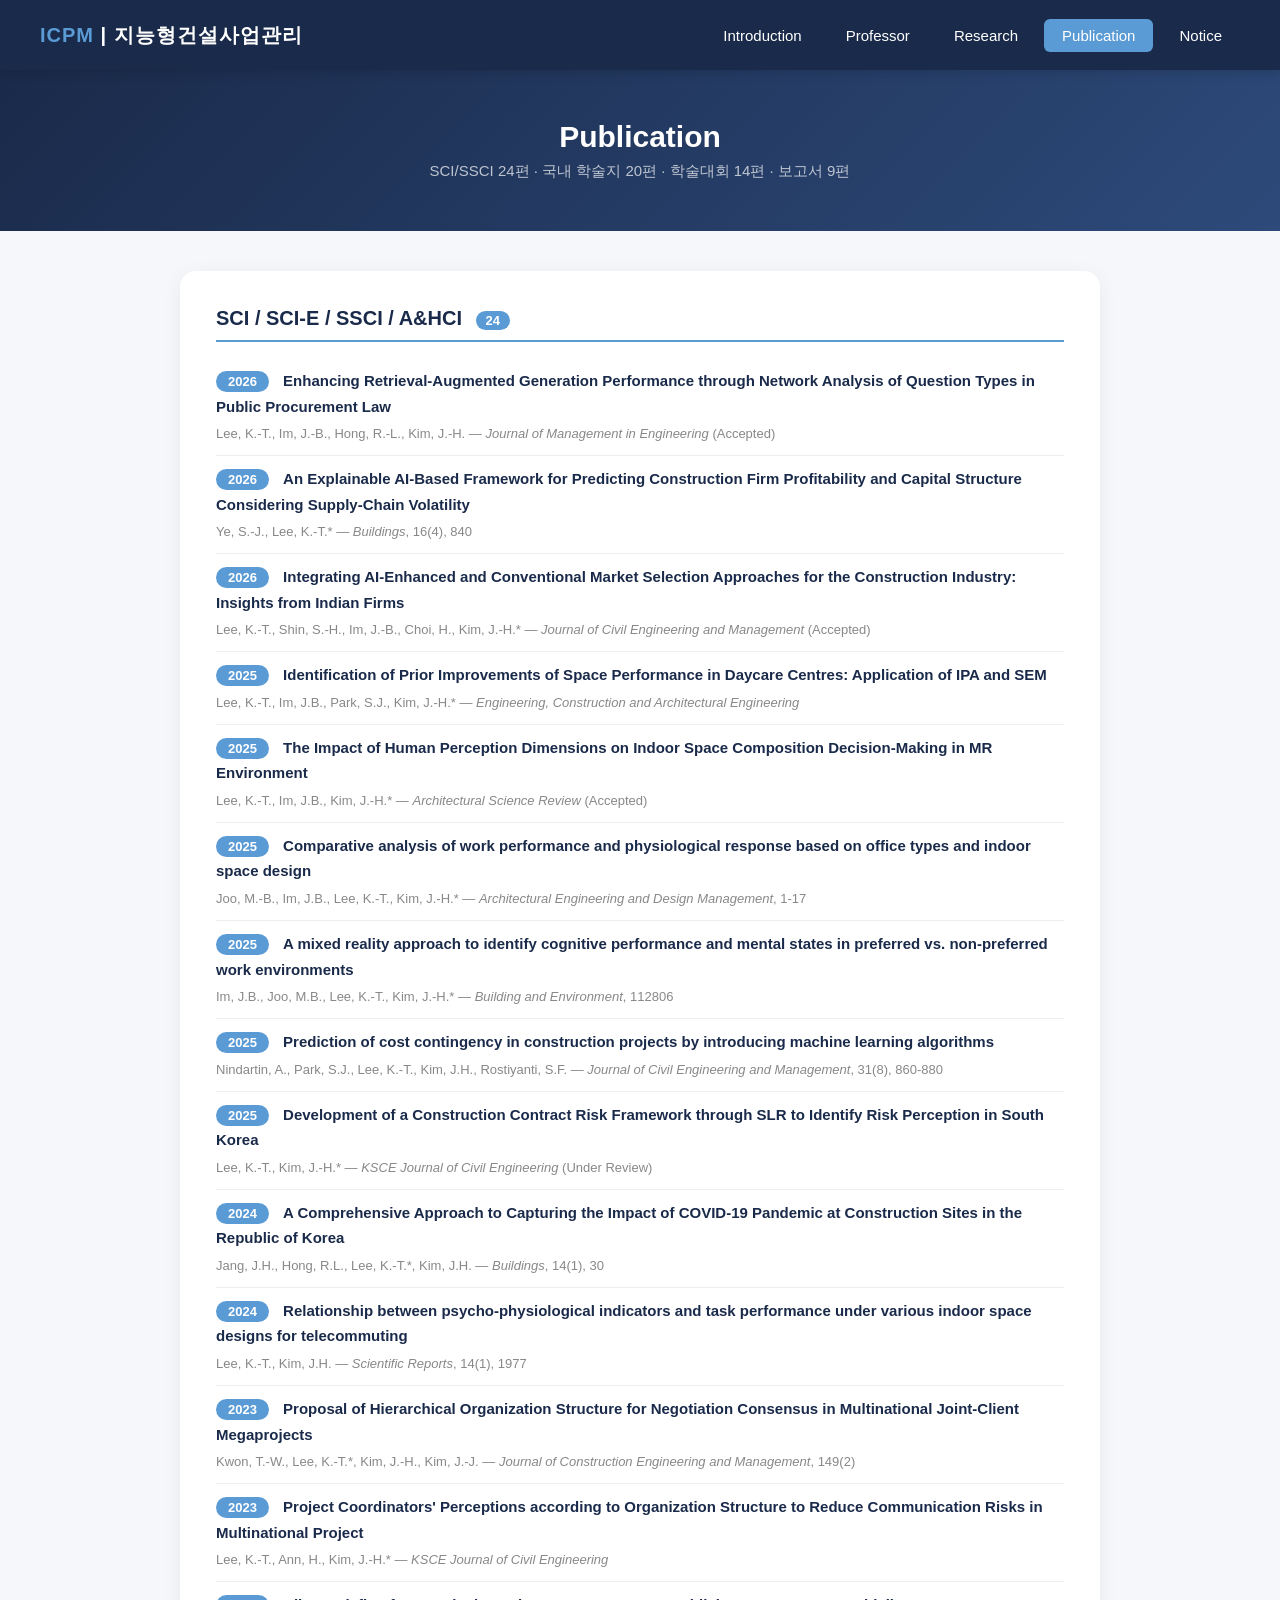
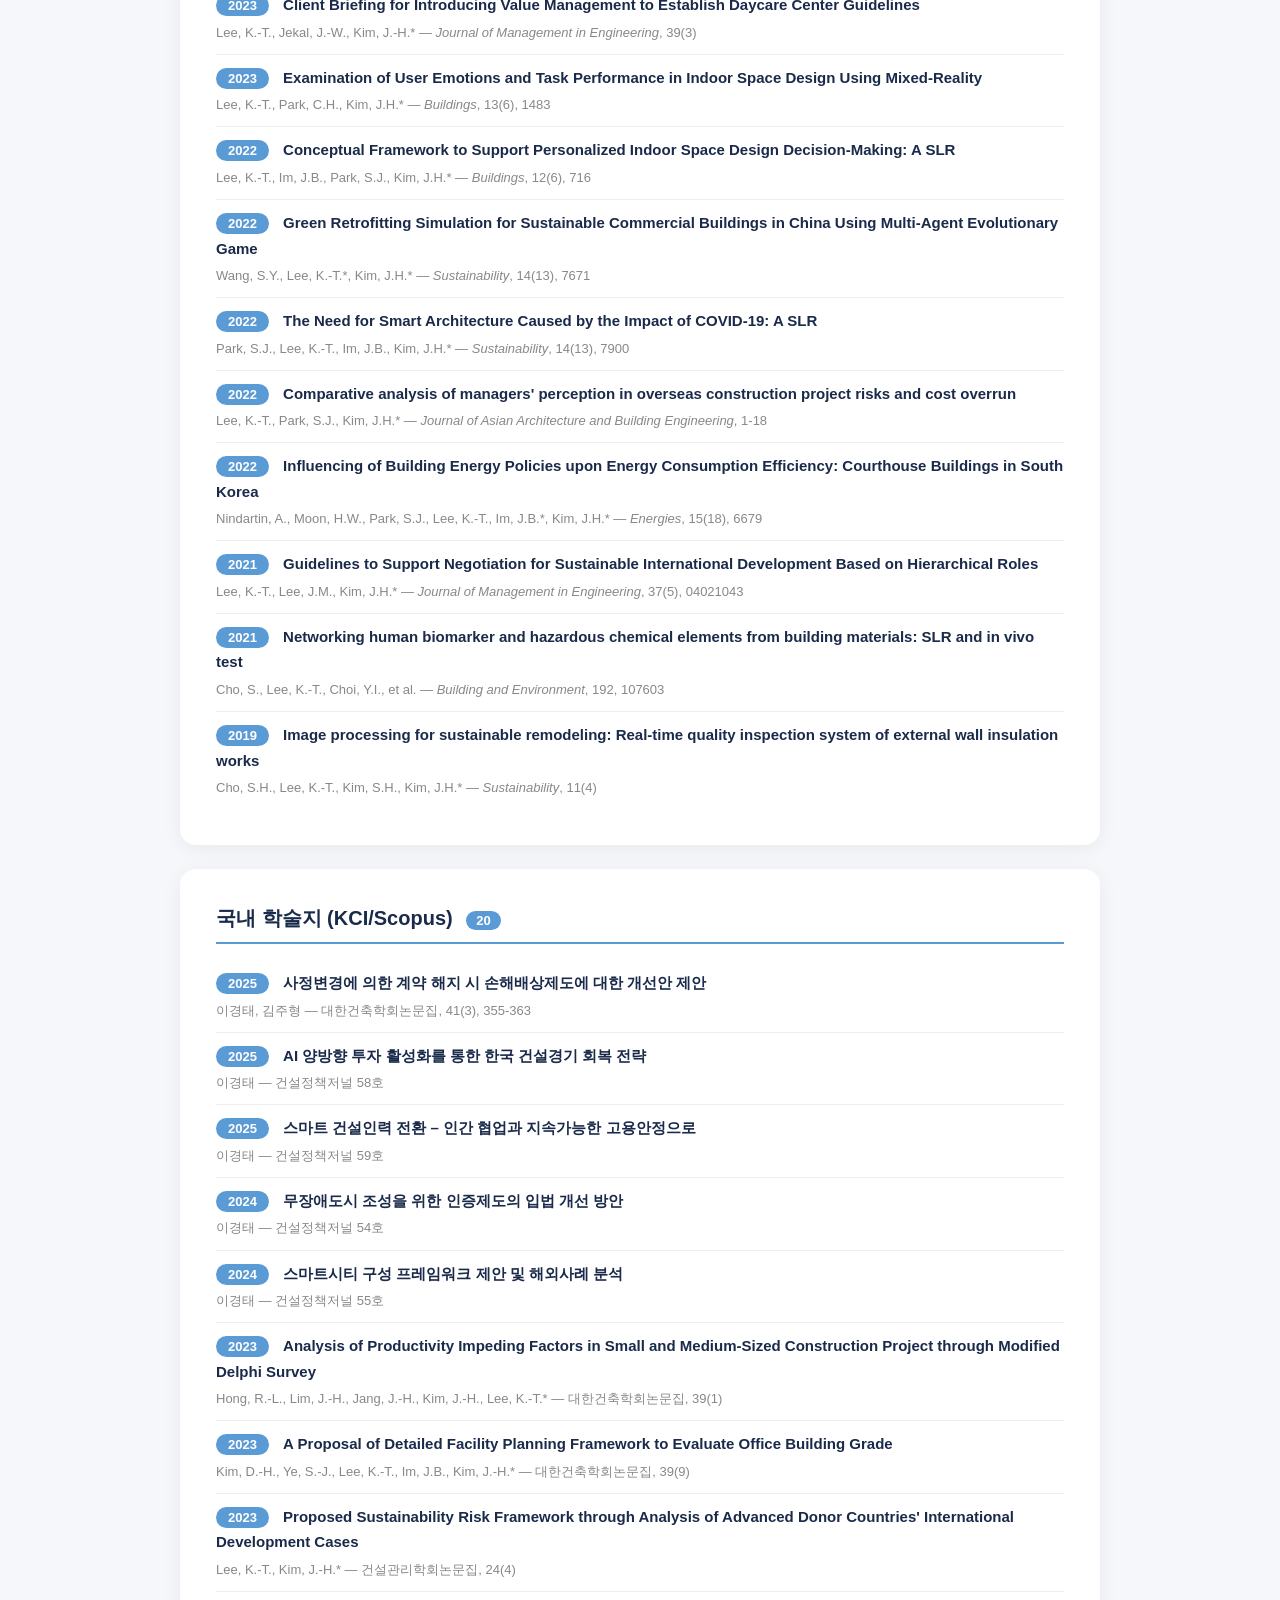
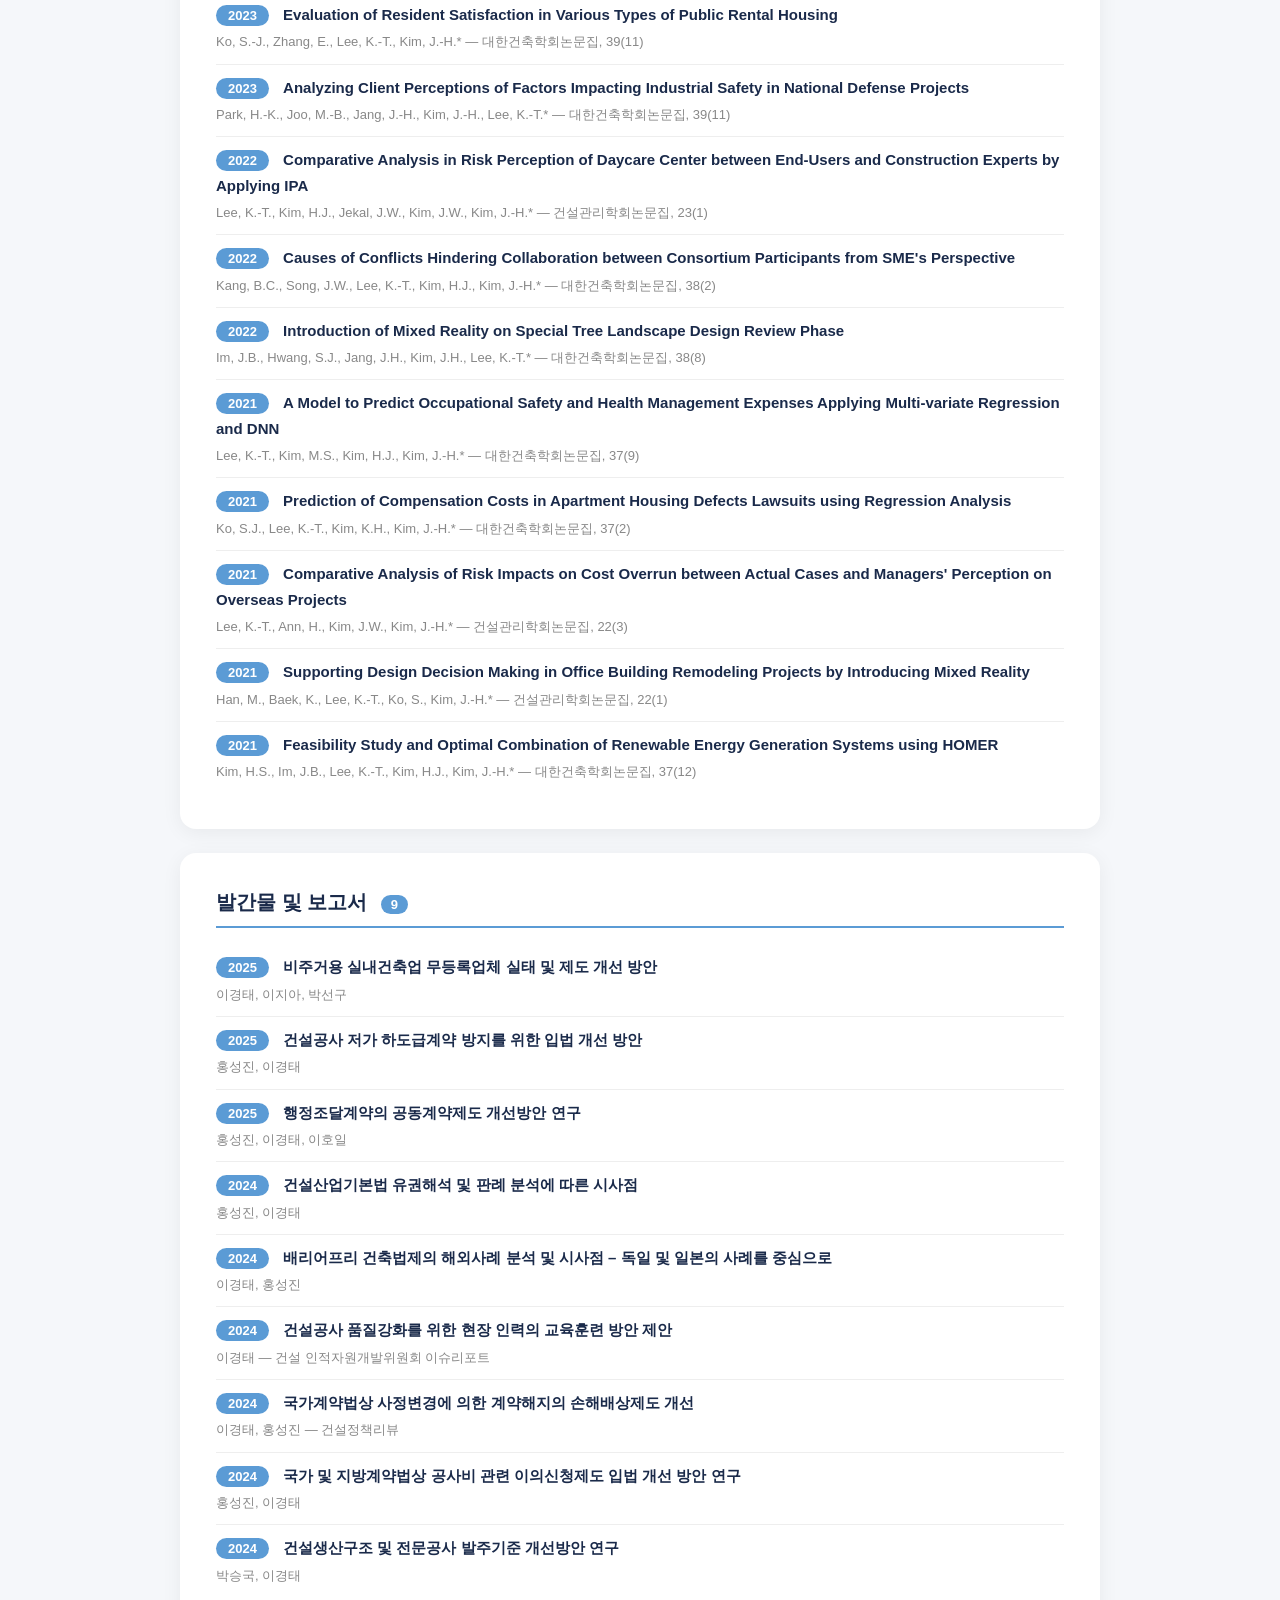
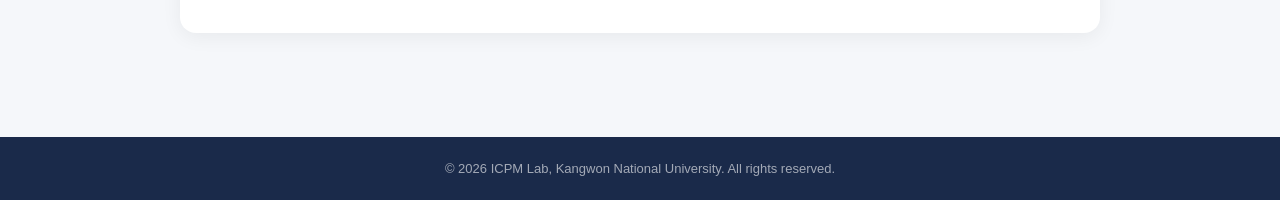
==== publication.html @ 6db67c58 "ICPM Lab website" ====
<!DOCTYPE html>
<html lang="ko">
<head>
  <meta charset="UTF-8">
  <meta name="viewport" content="width=device-width, initial-scale=1.0">
  <title>Publication - ICPM</title>
  <link rel="stylesheet" href="style.css">
</head>
<body>
  <header>
    <div class="logo"><span>ICPM</span> | 지능형건설사업관리</div>
    <nav>
      <a href="index.html">Introduction</a>
      <a href="professor.html">Professor</a>
      <a href="research.html">Research</a>
      <a href="publication.html" class="active">Publication</a>
      <a href="notice.html">Notice</a>
    </nav>
  </header>

  <div class="page-title">
    <h1>Publication</h1>
    <p>SCI/SSCI 24편 · 국내 학술지 20편 · 학술대회 14편 · 보고서 9편</p>
  </div>

  <div class="container">

    <div class="card fade-in">
      <h2>SCI / SCI-E / SSCI / A&HCI <span class="count-badge">24</span></h2>
      <ul>
        <li>
          <span class="pub-year">2026</span>
          <span class="pub-title">Enhancing Retrieval-Augmented Generation Performance through Network Analysis of Question Types in Public Procurement Law</span>
          <div class="pub-authors">Lee, K.-T., Im, J.-B., Hong, R.-L., Kim, J.-H. — <em>Journal of Management in Engineering</em> (Accepted)</div>
        </li>
        <li>
          <span class="pub-year">2026</span>
          <span class="pub-title">An Explainable AI-Based Framework for Predicting Construction Firm Profitability and Capital Structure Considering Supply-Chain Volatility</span>
          <div class="pub-authors">Ye, S.-J., Lee, K.-T.* — <em>Buildings</em>, 16(4), 840</div>
        </li>
        <li>
          <span class="pub-year">2026</span>
          <span class="pub-title">Integrating AI-Enhanced and Conventional Market Selection Approaches for the Construction Industry: Insights from Indian Firms</span>
          <div class="pub-authors">Lee, K.-T., Shin, S.-H., Im, J.-B., Choi, H., Kim, J.-H.* — <em>Journal of Civil Engineering and Management</em> (Accepted)</div>
        </li>
        <li>
          <span class="pub-year">2025</span>
          <span class="pub-title">Identification of Prior Improvements of Space Performance in Daycare Centres: Application of IPA and SEM</span>
          <div class="pub-authors">Lee, K.-T., Im, J.B., Park, S.J., Kim, J.-H.* — <em>Engineering, Construction and Architectural Engineering</em></div>
        </li>
        <li>
          <span class="pub-year">2025</span>
          <span class="pub-title">The Impact of Human Perception Dimensions on Indoor Space Composition Decision-Making in MR Environment</span>
          <div class="pub-authors">Lee, K.-T., Im, J.B., Kim, J.-H.* — <em>Architectural Science Review</em> (Accepted)</div>
        </li>
        <li>
          <span class="pub-year">2025</span>
          <span class="pub-title">Comparative analysis of work performance and physiological response based on office types and indoor space design</span>
          <div class="pub-authors">Joo, M.-B., Im, J.B., Lee, K.-T., Kim, J.-H.* — <em>Architectural Engineering and Design Management</em>, 1-17</div>
        </li>
        <li>
          <span class="pub-year">2025</span>
          <span class="pub-title">A mixed reality approach to identify cognitive performance and mental states in preferred vs. non-preferred work environments</span>
          <div class="pub-authors">Im, J.B., Joo, M.B., Lee, K.-T., Kim, J.-H.* — <em>Building and Environment</em>, 112806</div>
        </li>
        <li>
          <span class="pub-year">2025</span>
          <span class="pub-title">Prediction of cost contingency in construction projects by introducing machine learning algorithms</span>
          <div class="pub-authors">Nindartin, A., Park, S.J., Lee, K.-T., Kim, J.H., Rostiyanti, S.F. — <em>Journal of Civil Engineering and Management</em>, 31(8), 860-880</div>
        </li>
        <li>
          <span class="pub-year">2025</span>
          <span class="pub-title">Development of a Construction Contract Risk Framework through SLR to Identify Risk Perception in South Korea</span>
          <div class="pub-authors">Lee, K.-T., Kim, J.-H.* — <em>KSCE Journal of Civil Engineering</em> (Under Review)</div>
        </li>
        <li>
          <span class="pub-year">2024</span>
          <span class="pub-title">A Comprehensive Approach to Capturing the Impact of COVID-19 Pandemic at Construction Sites in the Republic of Korea</span>
          <div class="pub-authors">Jang, J.H., Hong, R.L., Lee, K.-T.*, Kim, J.H. — <em>Buildings</em>, 14(1), 30</div>
        </li>
        <li>
          <span class="pub-year">2024</span>
          <span class="pub-title">Relationship between psycho-physiological indicators and task performance under various indoor space designs for telecommuting</span>
          <div class="pub-authors">Lee, K.-T., Kim, J.H. — <em>Scientific Reports</em>, 14(1), 1977</div>
        </li>
        <li>
          <span class="pub-year">2023</span>
          <span class="pub-title">Proposal of Hierarchical Organization Structure for Negotiation Consensus in Multinational Joint-Client Megaprojects</span>
          <div class="pub-authors">Kwon, T.-W., Lee, K.-T.*, Kim, J.-H., Kim, J.-J. — <em>Journal of Construction Engineering and Management</em>, 149(2)</div>
        </li>
        <li>
          <span class="pub-year">2023</span>
          <span class="pub-title">Project Coordinators' Perceptions according to Organization Structure to Reduce Communication Risks in Multinational Project</span>
          <div class="pub-authors">Lee, K.-T., Ann, H., Kim, J.-H.* — <em>KSCE Journal of Civil Engineering</em></div>
        </li>
        <li>
          <span class="pub-year">2023</span>
          <span class="pub-title">Client Briefing for Introducing Value Management to Establish Daycare Center Guidelines</span>
          <div class="pub-authors">Lee, K.-T., Jekal, J.-W., Kim, J.-H.* — <em>Journal of Management in Engineering</em>, 39(3)</div>
        </li>
        <li>
          <span class="pub-year">2023</span>
          <span class="pub-title">Examination of User Emotions and Task Performance in Indoor Space Design Using Mixed-Reality</span>
          <div class="pub-authors">Lee, K.-T., Park, C.H., Kim, J.H.* — <em>Buildings</em>, 13(6), 1483</div>
        </li>
        <li>
          <span class="pub-year">2022</span>
          <span class="pub-title">Conceptual Framework to Support Personalized Indoor Space Design Decision-Making: A SLR</span>
          <div class="pub-authors">Lee, K.-T., Im, J.B., Park, S.J., Kim, J.H.* — <em>Buildings</em>, 12(6), 716</div>
        </li>
        <li>
          <span class="pub-year">2022</span>
          <span class="pub-title">Green Retrofitting Simulation for Sustainable Commercial Buildings in China Using Multi-Agent Evolutionary Game</span>
          <div class="pub-authors">Wang, S.Y., Lee, K.-T.*, Kim, J.H.* — <em>Sustainability</em>, 14(13), 7671</div>
        </li>
        <li>
          <span class="pub-year">2022</span>
          <span class="pub-title">The Need for Smart Architecture Caused by the Impact of COVID-19: A SLR</span>
          <div class="pub-authors">Park, S.J., Lee, K.-T., Im, J.B., Kim, J.H.* — <em>Sustainability</em>, 14(13), 7900</div>
        </li>
        <li>
          <span class="pub-year">2022</span>
          <span class="pub-title">Comparative analysis of managers' perception in overseas construction project risks and cost overrun</span>
          <div class="pub-authors">Lee, K.-T., Park, S.J., Kim, J.H.* — <em>Journal of Asian Architecture and Building Engineering</em>, 1-18</div>
        </li>
        <li>
          <span class="pub-year">2022</span>
          <span class="pub-title">Influencing of Building Energy Policies upon Energy Consumption Efficiency: Courthouse Buildings in South Korea</span>
          <div class="pub-authors">Nindartin, A., Moon, H.W., Park, S.J., Lee, K.-T., Im, J.B.*, Kim, J.H.* — <em>Energies</em>, 15(18), 6679</div>
        </li>
        <li>
          <span class="pub-year">2021</span>
          <span class="pub-title">Guidelines to Support Negotiation for Sustainable International Development Based on Hierarchical Roles</span>
          <div class="pub-authors">Lee, K.-T., Lee, J.M., Kim, J.H.* — <em>Journal of Management in Engineering</em>, 37(5), 04021043</div>
        </li>
        <li>
          <span class="pub-year">2021</span>
          <span class="pub-title">Networking human biomarker and hazardous chemical elements from building materials: SLR and in vivo test</span>
          <div class="pub-authors">Cho, S., Lee, K.-T., Choi, Y.I., et al. — <em>Building and Environment</em>, 192, 107603</div>
        </li>
        <li>
          <span class="pub-year">2019</span>
          <span class="pub-title">Image processing for sustainable remodeling: Real-time quality inspection system of external wall insulation works</span>
          <div class="pub-authors">Cho, S.H., Lee, K.-T., Kim, S.H., Kim, J.H.* — <em>Sustainability</em>, 11(4)</div>
        </li>
      </ul>
    </div>

    <div class="card fade-in">
      <h2>국내 학술지 (KCI/Scopus) <span class="count-badge">20</span></h2>
      <ul>
        <li><span class="pub-year">2025</span> <span class="pub-title">사정변경에 의한 계약 해지 시 손해배상제도에 대한 개선안 제안</span><div class="pub-authors">이경태, 김주형 — 대한건축학회논문집, 41(3), 355-363</div></li>
        <li><span class="pub-year">2025</span> <span class="pub-title">AI 양방향 투자 활성화를 통한 한국 건설경기 회복 전략</span><div class="pub-authors">이경태 — 건설정책저널 58호</div></li>
        <li><span class="pub-year">2025</span> <span class="pub-title">스마트 건설인력 전환 – 인간 협업과 지속가능한 고용안정으로</span><div class="pub-authors">이경태 — 건설정책저널 59호</div></li>
        <li><span class="pub-year">2024</span> <span class="pub-title">무장애도시 조성을 위한 인증제도의 입법 개선 방안</span><div class="pub-authors">이경태 — 건설정책저널 54호</div></li>
        <li><span class="pub-year">2024</span> <span class="pub-title">스마트시티 구성 프레임워크 제안 및 해외사례 분석</span><div class="pub-authors">이경태 — 건설정책저널 55호</div></li>
        <li><span class="pub-year">2023</span> <span class="pub-title">Analysis of Productivity Impeding Factors in Small and Medium-Sized Construction Project through Modified Delphi Survey</span><div class="pub-authors">Hong, R.-L., Lim, J.-H., Jang, J.-H., Kim, J.-H., Lee, K.-T.* — 대한건축학회논문집, 39(1)</div></li>
        <li><span class="pub-year">2023</span> <span class="pub-title">A Proposal of Detailed Facility Planning Framework to Evaluate Office Building Grade</span><div class="pub-authors">Kim, D.-H., Ye, S.-J., Lee, K.-T., Im, J.B., Kim, J.-H.* — 대한건축학회논문집, 39(9)</div></li>
        <li><span class="pub-year">2023</span> <span class="pub-title">Proposed Sustainability Risk Framework through Analysis of Advanced Donor Countries' International Development Cases</span><div class="pub-authors">Lee, K.-T., Kim, J.-H.* — 건설관리학회논문집, 24(4)</div></li>
        <li><span class="pub-year">2023</span> <span class="pub-title">Evaluation of Resident Satisfaction in Various Types of Public Rental Housing</span><div class="pub-authors">Ko, S.-J., Zhang, E., Lee, K.-T., Kim, J.-H.* — 대한건축학회논문집, 39(11)</div></li>
        <li><span class="pub-year">2023</span> <span class="pub-title">Analyzing Client Perceptions of Factors Impacting Industrial Safety in National Defense Projects</span><div class="pub-authors">Park, H.-K., Joo, M.-B., Jang, J.-H., Kim, J.-H., Lee, K.-T.* — 대한건축학회논문집, 39(11)</div></li>
        <li><span class="pub-year">2022</span> <span class="pub-title">Comparative Analysis in Risk Perception of Daycare Center between End-Users and Construction Experts by Applying IPA</span><div class="pub-authors">Lee, K.-T., Kim, H.J., Jekal, J.W., Kim, J.W., Kim, J.-H.* — 건설관리학회논문집, 23(1)</div></li>
        <li><span class="pub-year">2022</span> <span class="pub-title">Causes of Conflicts Hindering Collaboration between Consortium Participants from SME's Perspective</span><div class="pub-authors">Kang, B.C., Song, J.W., Lee, K.-T., Kim, H.J., Kim, J.-H.* — 대한건축학회논문집, 38(2)</div></li>
        <li><span class="pub-year">2022</span> <span class="pub-title">Introduction of Mixed Reality on Special Tree Landscape Design Review Phase</span><div class="pub-authors">Im, J.B., Hwang, S.J., Jang, J.H., Kim, J.H., Lee, K.-T.* — 대한건축학회논문집, 38(8)</div></li>
        <li><span class="pub-year">2021</span> <span class="pub-title">A Model to Predict Occupational Safety and Health Management Expenses Applying Multi-variate Regression and DNN</span><div class="pub-authors">Lee, K.-T., Kim, M.S., Kim, H.J., Kim, J.-H.* — 대한건축학회논문집, 37(9)</div></li>
        <li><span class="pub-year">2021</span> <span class="pub-title">Prediction of Compensation Costs in Apartment Housing Defects Lawsuits using Regression Analysis</span><div class="pub-authors">Ko, S.J., Lee, K.-T., Kim, K.H., Kim, J.-H.* — 대한건축학회논문집, 37(2)</div></li>
        <li><span class="pub-year">2021</span> <span class="pub-title">Comparative Analysis of Risk Impacts on Cost Overrun between Actual Cases and Managers' Perception on Overseas Projects</span><div class="pub-authors">Lee, K.-T., Ann, H., Kim, J.W., Kim, J.-H.* — 건설관리학회논문집, 22(3)</div></li>
        <li><span class="pub-year">2021</span> <span class="pub-title">Supporting Design Decision Making in Office Building Remodeling Projects by Introducing Mixed Reality</span><div class="pub-authors">Han, M., Baek, K., Lee, K.-T., Ko, S., Kim, J.-H.* — 건설관리학회논문집, 22(1)</div></li>
        <li><span class="pub-year">2021</span> <span class="pub-title">Feasibility Study and Optimal Combination of Renewable Energy Generation Systems using HOMER</span><div class="pub-authors">Kim, H.S., Im, J.B., Lee, K.-T., Kim, H.J., Kim, J.-H.* — 대한건축학회논문집, 37(12)</div></li>
      </ul>
    </div>

    <div class="card fade-in">
      <h2>발간물 및 보고서 <span class="count-badge">9</span></h2>
      <ul>
        <li><span class="pub-year">2025</span> <span class="pub-title">비주거용 실내건축업 무등록업체 실태 및 제도 개선 방안</span><div class="pub-authors">이경태, 이지아, 박선구</div></li>
        <li><span class="pub-year">2025</span> <span class="pub-title">건설공사 저가 하도급계약 방지를 위한 입법 개선 방안</span><div class="pub-authors">홍성진, 이경태</div></li>
        <li><span class="pub-year">2025</span> <span class="pub-title">행정조달계약의 공동계약제도 개선방안 연구</span><div class="pub-authors">홍성진, 이경태, 이호일</div></li>
        <li><span class="pub-year">2024</span> <span class="pub-title">건설산업기본법 유권해석 및 판례 분석에 따른 시사점</span><div class="pub-authors">홍성진, 이경태</div></li>
        <li><span class="pub-year">2024</span> <span class="pub-title">배리어프리 건축법제의 해외사례 분석 및 시사점 – 독일 및 일본의 사례를 중심으로</span><div class="pub-authors">이경태, 홍성진</div></li>
        <li><span class="pub-year">2024</span> <span class="pub-title">건설공사 품질강화를 위한 현장 인력의 교육훈련 방안 제안</span><div class="pub-authors">이경태 — 건설 인적자원개발위원회 이슈리포트</div></li>
        <li><span class="pub-year">2024</span> <span class="pub-title">국가계약법상 사정변경에 의한 계약해지의 손해배상제도 개선</span><div class="pub-authors">이경태, 홍성진 — 건설정책리뷰</div></li>
        <li><span class="pub-year">2024</span> <span class="pub-title">국가 및 지방계약법상 공사비 관련 이의신청제도 입법 개선 방안 연구</span><div class="pub-authors">홍성진, 이경태</div></li>
        <li><span class="pub-year">2024</span> <span class="pub-title">건설생산구조 및 전문공사 발주기준 개선방안 연구</span><div class="pub-authors">박승국, 이경태</div></li>
      </ul>
    </div>
  </div>

  <footer>
    &copy; 2026 ICPM Lab, Kangwon National University. All rights reserved.
  </footer>
  <script src="animate.js"></script>
</body>
</html>
---- style.css ----
* { margin: 0; padding: 0; box-sizing: border-box; }

html {
  scroll-behavior: smooth;
}

body {
  font-family: 'Segoe UI', '맑은 고딕', sans-serif;
  color: #333;
  background: #f5f7fa;
}

/* Scroll Animation */
.fade-in {
  opacity: 0;
  transform: translateY(30px);
  transition: opacity 0.7s ease-out, transform 0.7s ease-out;
}

.fade-in.visible {
  opacity: 1;
  transform: translateY(0);
}

.slide-left {
  opacity: 0;
  transform: translateX(-40px);
  transition: opacity 0.7s ease-out, transform 0.7s ease-out;
}

.slide-left.visible {
  opacity: 1;
  transform: translateX(0);
}

.slide-right {
  opacity: 0;
  transform: translateX(40px);
  transition: opacity 0.7s ease-out, transform 0.7s ease-out;
}

.slide-right.visible {
  opacity: 1;
  transform: translateX(0);
}

/* Header */
header {
  background: #1a2a4a;
  color: white;
  padding: 0 40px;
  display: flex;
  align-items: center;
  justify-content: space-between;
  height: 70px;
  box-shadow: 0 2px 10px rgba(0,0,0,0.15);
  position: sticky;
  top: 0;
  z-index: 100;
}

.logo {
  font-size: 20px;
  font-weight: 700;
  letter-spacing: 1px;
}

.logo span {
  color: #5b9bd5;
}

nav {
  display: flex;
  gap: 8px;
}

nav a {
  color: white;
  text-decoration: none;
  padding: 8px 18px;
  border-radius: 6px;
  font-size: 15px;
  font-weight: 500;
  transition: background 0.3s, transform 0.2s;
}

nav a:hover {
  background: rgba(91,155,213,0.4);
  transform: translateY(-1px);
}

nav a.active {
  background: #5b9bd5;
}

/* Hero */
.hero {
  background:
    linear-gradient(rgba(16, 32, 56, 0.92), rgba(26, 52, 96, 0.92)),
    repeating-linear-gradient(0deg, transparent, transparent 39px, rgba(91,155,213,0.12) 39px, rgba(91,155,213,0.12) 40px),
    repeating-linear-gradient(90deg, transparent, transparent 39px, rgba(91,155,213,0.12) 39px, rgba(91,155,213,0.12) 40px);
  color: white;
  padding: 80px 40px;
  text-align: center;
  position: relative;
  overflow: hidden;
}

.hero::before {
  content: '';
  position: absolute;
  top: -50%;
  left: -50%;
  width: 200%;
  height: 200%;
  background:
    radial-gradient(circle at 20% 50%, rgba(91,155,213,0.15) 0%, transparent 50%),
    radial-gradient(circle at 80% 20%, rgba(59,210,190,0.1) 0%, transparent 40%),
    radial-gradient(circle at 60% 80%, rgba(91,155,213,0.08) 0%, transparent 45%);
  animation: heroFloat 20s ease-in-out infinite;
  pointer-events: none;
}

@keyframes heroFloat {
  0%, 100% { transform: translate(0, 0) rotate(0deg); }
  33% { transform: translate(2%, -1%) rotate(1deg); }
  66% { transform: translate(-1%, 1%) rotate(-0.5deg); }
}

.hero::after {
  content: '';
  position: absolute;
  bottom: 0;
  left: 0;
  right: 0;
  height: 60px;
  background: linear-gradient(to top, #f5f7fa, transparent);
  pointer-events: none;
}

.hero h1 {
  font-size: 36px;
  margin-bottom: 12px;
}

.hero p {
  font-size: 18px;
  opacity: 0.85;
}

.hero .subtitle {
  margin-top: 16px;
  font-size: 15px;
  opacity: 0.6;
}

/* Page Title */
.page-title {
  background: linear-gradient(135deg, #1a2a4a, #2d4a7a);
  color: white;
  padding: 50px 40px;
  text-align: center;
}

.page-title h1 {
  font-size: 30px;
}

.page-title p {
  margin-top: 8px;
  opacity: 0.7;
  font-size: 15px;
}

/* Main Content */
.container {
  max-width: 960px;
  margin: 0 auto;
  padding: 40px 20px;
}

/* Profile Section */
.profile {
  display: flex;
  gap: 40px;
  background: white;
  border-radius: 16px;
  padding: 40px;
  box-shadow: 0 4px 20px rgba(0,0,0,0.06);
  margin-bottom: 30px;
}

.profile-photo {
  width: 180px;
  height: 220px;
  border-radius: 12px;
  overflow: hidden;
  flex-shrink: 0;
}

.profile-photo img {
  width: 100%;
  height: 100%;
  object-fit: cover;
}

.profile-info h2 {
  font-size: 24px;
  margin-bottom: 4px;
  color: #1a2a4a;
}

.profile-info .name-en {
  font-size: 14px;
  color: #888;
  margin-bottom: 6px;
}

.profile-info .position {
  color: #5b9bd5;
  font-weight: 600;
  margin-bottom: 16px;
}

.profile-info table {
  font-size: 15px;
  line-height: 2;
}

.profile-info table td:first-child {
  font-weight: 600;
  padding-right: 20px;
  color: #555;
  white-space: nowrap;
}

/* Card */
.card {
  background: white;
  border-radius: 16px;
  padding: 36px;
  box-shadow: 0 4px 20px rgba(0,0,0,0.06);
  margin-bottom: 24px;
}

.card h2 {
  font-size: 20px;
  color: #1a2a4a;
  margin-bottom: 16px;
  padding-bottom: 10px;
  border-bottom: 2px solid #5b9bd5;
}

.card ul {
  list-style: none;
  padding: 0;
}

.card ul li {
  padding: 10px 0;
  border-bottom: 1px solid #eee;
  line-height: 1.7;
  font-size: 15px;
}

.card ul li:last-child {
  border-bottom: none;
}

/* Research Area */
.research-grid {
  display: grid;
  grid-template-columns: repeat(auto-fit, minmax(260px, 1fr));
  gap: 20px;
  margin-top: 16px;
}

.research-item {
  background: #f0f4fa;
  border-radius: 12px;
  padding: 28px;
  text-align: center;
  border: 2px solid transparent;
  transition: border-color 0.3s, transform 0.3s, box-shadow 0.3s;
}

.research-item:hover {
  border-color: #5b9bd5;
  transform: translateY(-4px);
  box-shadow: 0 8px 24px rgba(91,155,213,0.15);
}

.research-item .icon {
  font-size: 36px;
  margin-bottom: 12px;
}

.research-item h3 {
  font-size: 16px;
  color: #1a2a4a;
  margin-bottom: 8px;
}

.research-item p {
  font-size: 14px;
  color: #666;
  line-height: 1.6;
}

/* Publication */
.pub-year {
  font-size: 13px;
  font-weight: 700;
  color: white;
  background: #5b9bd5;
  padding: 3px 12px;
  border-radius: 12px;
  margin-right: 10px;
}

.pub-title {
  font-weight: 600;
  color: #1a2a4a;
}

.pub-authors {
  font-size: 13px;
  color: #888;
  margin-top: 4px;
}

/* Notice */
.notice-item {
  display: flex;
  justify-content: space-between;
  align-items: center;
}

.notice-item .date {
  font-size: 13px;
  color: #999;
  white-space: nowrap;
  margin-left: 20px;
}

/* Skills */
.skills-grid {
  display: flex;
  flex-wrap: wrap;
  gap: 10px;
  margin-top: 8px;
}

.skill-tag {
  background: #e8f0fe;
  color: #1a2a4a;
  padding: 6px 16px;
  border-radius: 20px;
  font-size: 14px;
  font-weight: 500;
  transition: background 0.3s, transform 0.2s;
}

.skill-tag:hover {
  background: #5b9bd5;
  color: white;
  transform: scale(1.05);
}

/* Project list */
.project-meta {
  color: #888;
  font-size: 14px;
}

/* Section counter badge */
.count-badge {
  background: #5b9bd5;
  color: white;
  font-size: 13px;
  padding: 2px 10px;
  border-radius: 10px;
  margin-left: 8px;
  font-weight: 600;
}

/* Footer */
footer {
  background: #1a2a4a;
  color: rgba(255,255,255,0.6);
  text-align: center;
  padding: 24px;
  font-size: 13px;
  margin-top: 40px;
}

/* Responsive */
@media (max-width: 640px) {
  header { padding: 0 16px; flex-direction: column; height: auto; padding: 16px; }
  nav { flex-wrap: wrap; justify-content: center; margin-top: 10px; }
  .profile { flex-direction: column; align-items: center; text-align: center; }
  .research-grid { grid-template-columns: 1fr; }
  .hero h1 { font-size: 26px; }
}
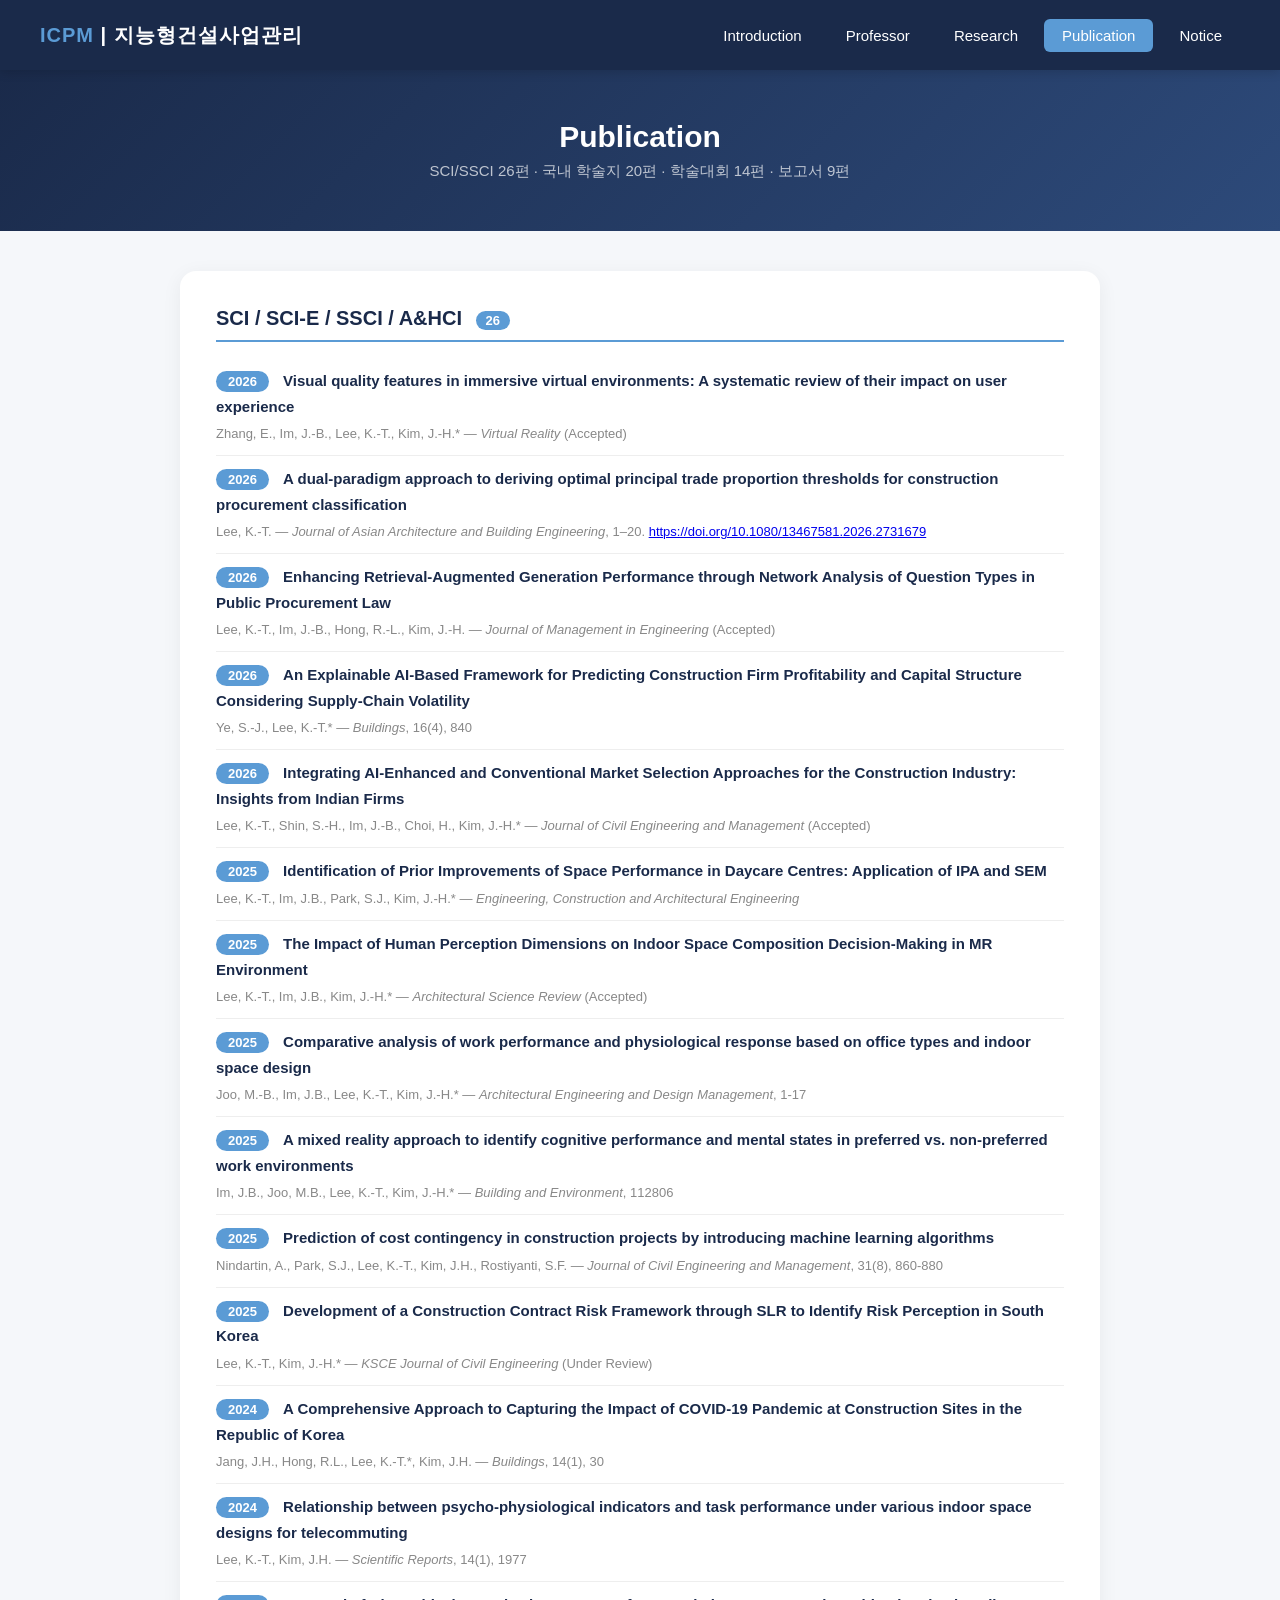
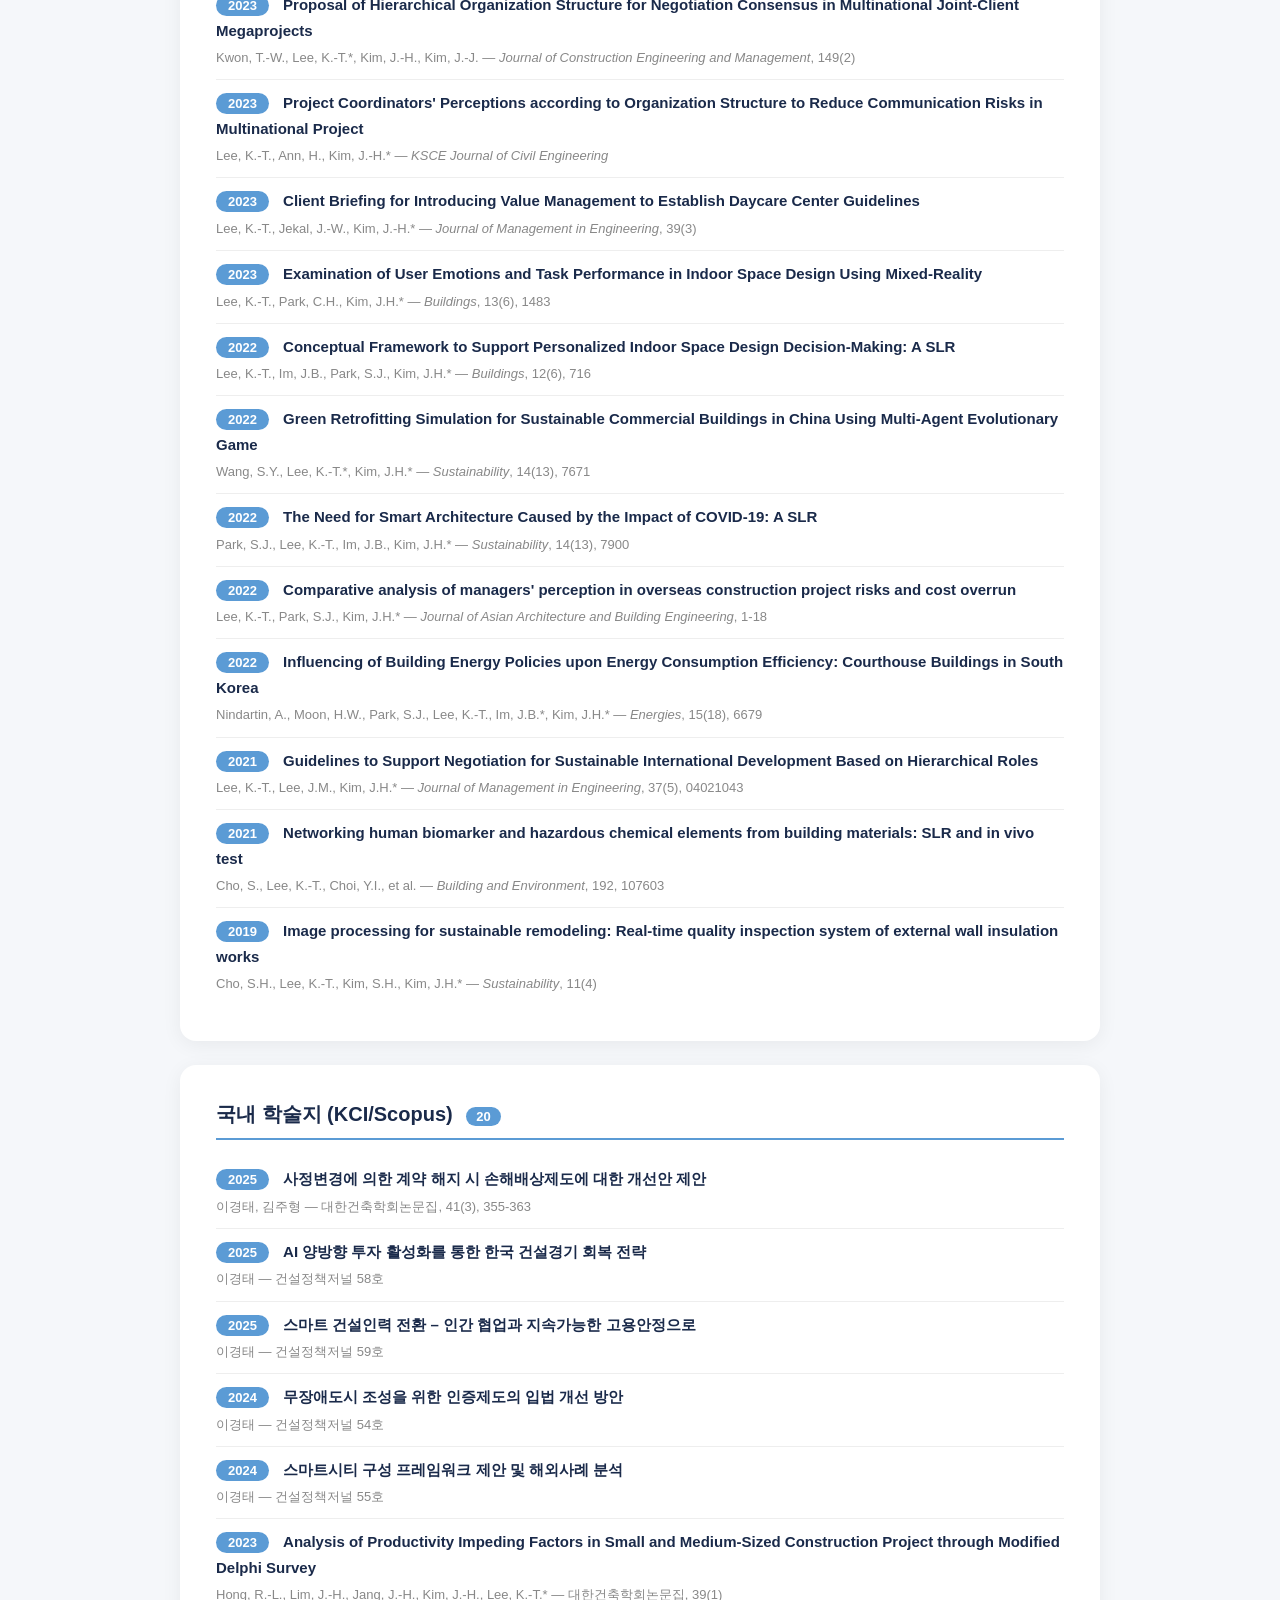
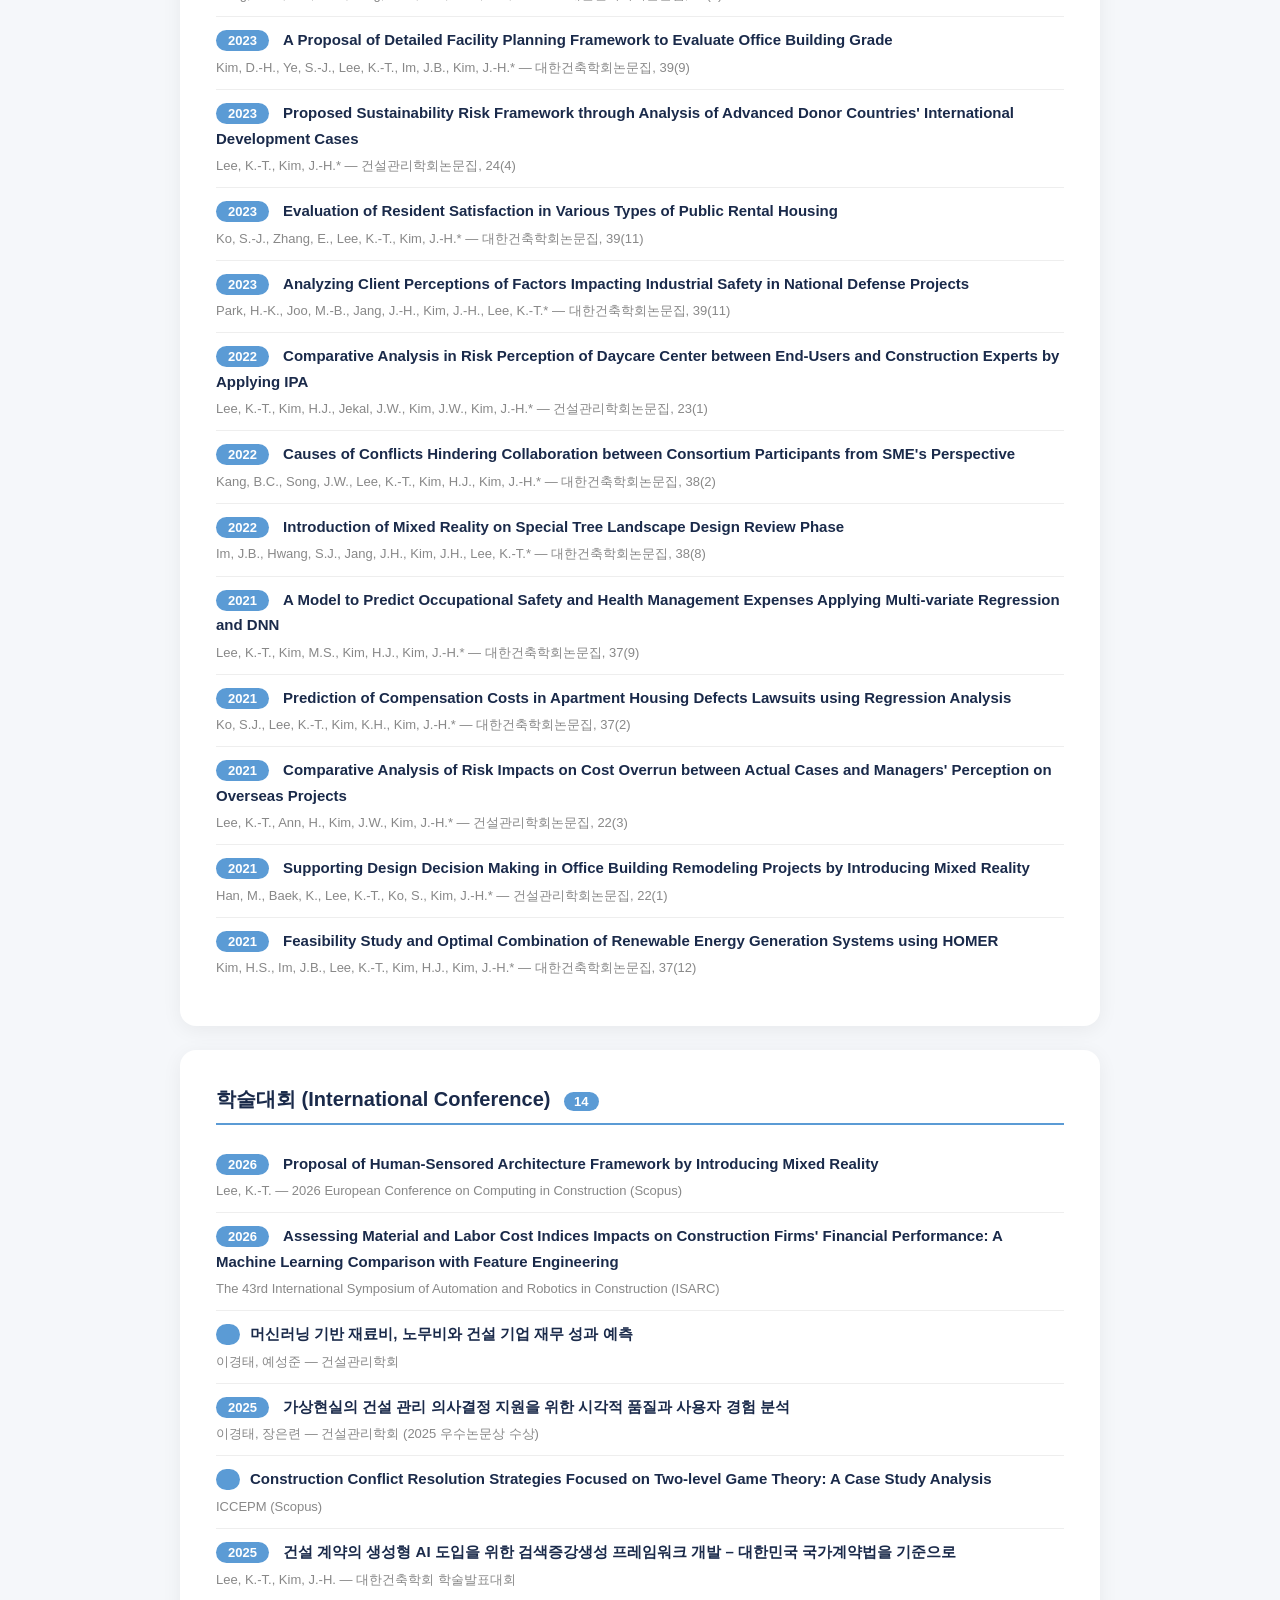
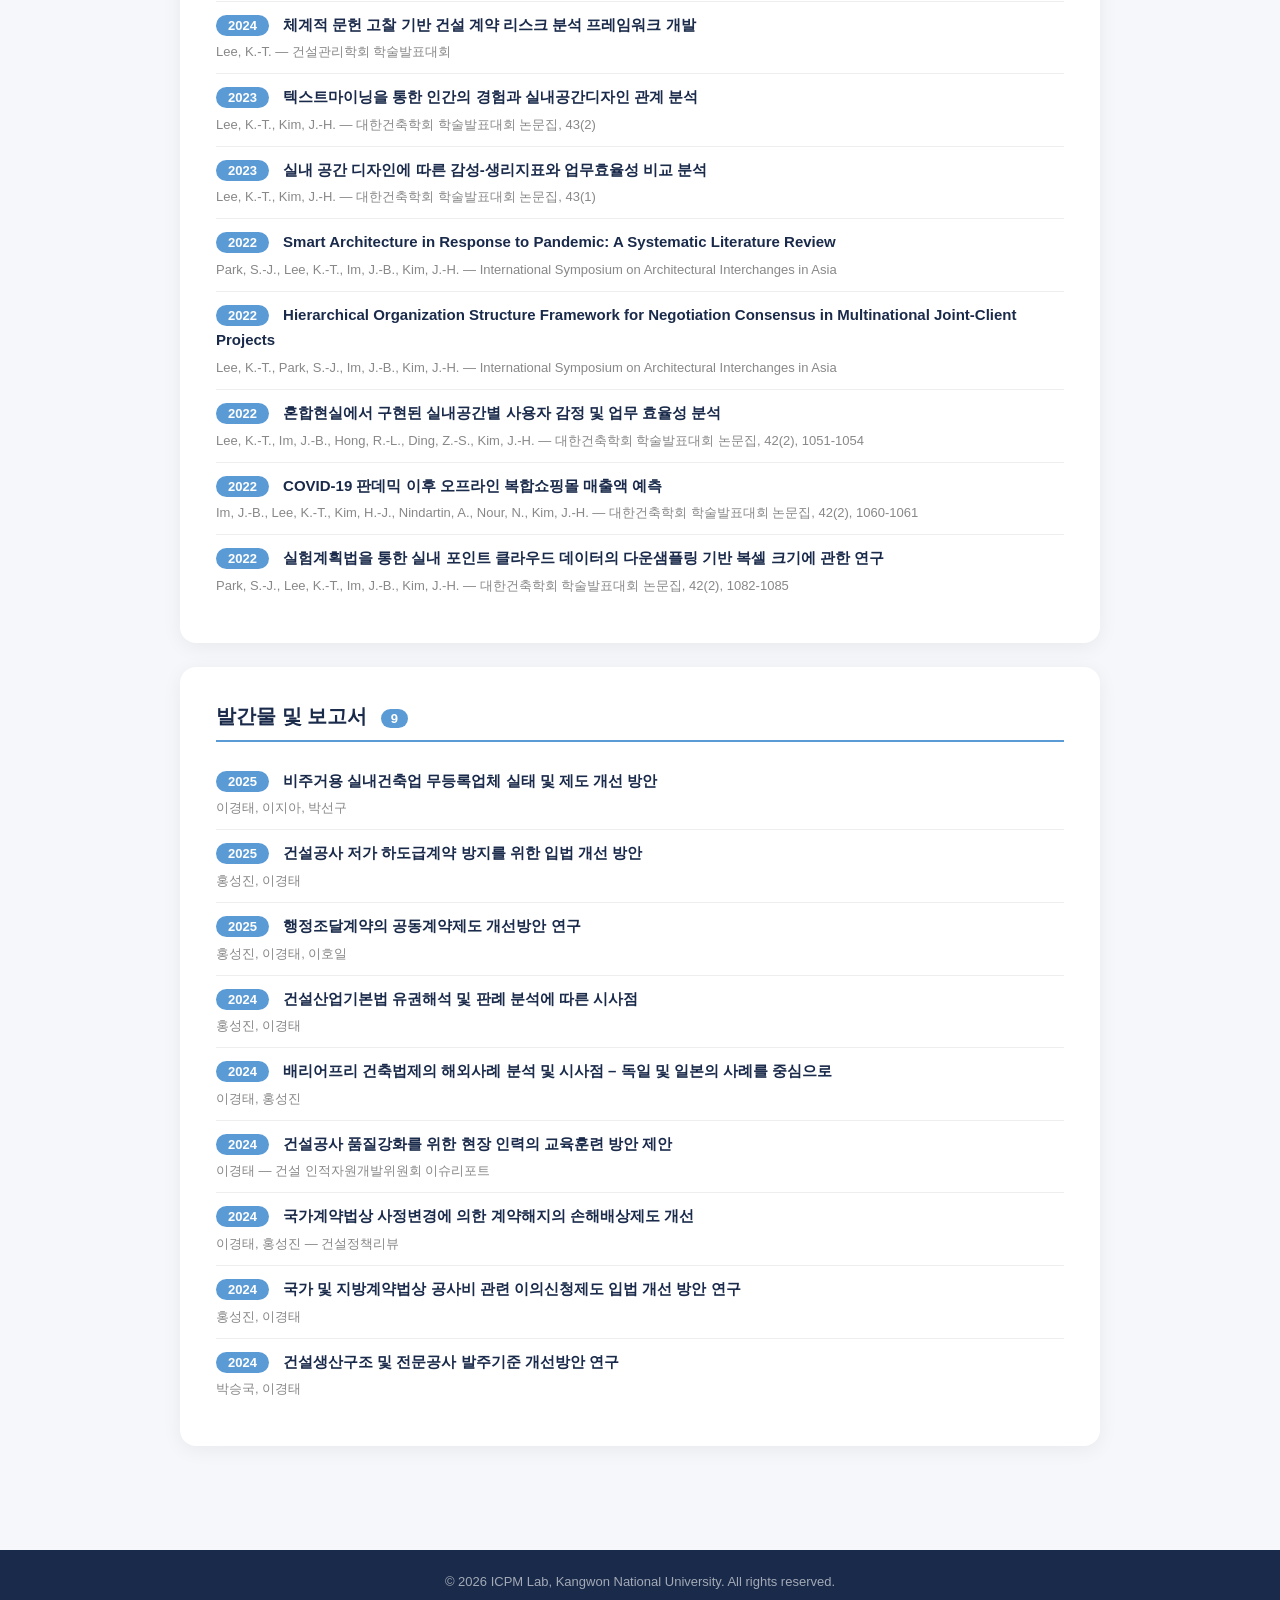
==== commit f901fa13: "연구과제 1건, SCI 논문 2편 추가 및 학술대회 섹션(14편) 신설" ====
--- a/publication.html
+++ b/publication.html
@@ -20,14 +20,24 @@
 
   <div class="page-title">
     <h1>Publication</h1>
-    <p>SCI/SSCI 24편 · 국내 학술지 20편 · 학술대회 14편 · 보고서 9편</p>
+    <p>SCI/SSCI 26편 · 국내 학술지 20편 · 학술대회 14편 · 보고서 9편</p>
   </div>
 
   <div class="container">
 
     <div class="card fade-in">
-      <h2>SCI / SCI-E / SSCI / A&HCI <span class="count-badge">24</span></h2>
-      <ul>
+      <h2>SCI / SCI-E / SSCI / A&HCI <span class="count-badge">26</span></h2>
+      <ul>
+        <li>
+          <span class="pub-year">2026</span>
+          <span class="pub-title">Visual quality features in immersive virtual environments: A systematic review of their impact on user experience</span>
+          <div class="pub-authors">Zhang, E., Im, J.-B., Lee, K.-T., Kim, J.-H.* — <em>Virtual Reality</em> (Accepted)</div>
+        </li>
+        <li>
+          <span class="pub-year">2026</span>
+          <span class="pub-title">A dual-paradigm approach to deriving optimal principal trade proportion thresholds for construction procurement classification</span>
+          <div class="pub-authors">Lee, K.-T. — <em>Journal of Asian Architecture and Building Engineering</em>, 1–20. <a href="https://doi.org/10.1080/13467581.2026.2731679" target="_blank">https://doi.org/10.1080/13467581.2026.2731679</a></div>
+        </li>
         <li>
           <span class="pub-year">2026</span>
           <span class="pub-title">Enhancing Retrieval-Augmented Generation Performance through Network Analysis of Question Types in Public Procurement Law</span>
@@ -171,6 +181,26 @@
     </div>
 
     <div class="card fade-in">
+      <h2>학술대회 (International Conference) <span class="count-badge">14</span></h2>
+      <ul>
+        <li><span class="pub-year">2026</span> <span class="pub-title">Proposal of Human-Sensored Architecture Framework by Introducing Mixed Reality</span><div class="pub-authors">Lee, K.-T. — 2026 European Conference on Computing in Construction (Scopus)</div></li>
+        <li><span class="pub-year">2026</span> <span class="pub-title">Assessing Material and Labor Cost Indices Impacts on Construction Firms' Financial Performance: A Machine Learning Comparison with Feature Engineering</span><div class="pub-authors">The 43rd International Symposium of Automation and Robotics in Construction (ISARC)</div></li>
+        <li><span class="pub-year"></span> <span class="pub-title">머신러닝 기반 재료비, 노무비와 건설 기업 재무 성과 예측</span><div class="pub-authors">이경태, 예성준 — 건설관리학회</div></li>
+        <li><span class="pub-year">2025</span> <span class="pub-title">가상현실의 건설 관리 의사결정 지원을 위한 시각적 품질과 사용자 경험 분석</span><div class="pub-authors">이경태, 장은련 — 건설관리학회 (2025 우수논문상 수상)</div></li>
+        <li><span class="pub-year"></span> <span class="pub-title">Construction Conflict Resolution Strategies Focused on Two-level Game Theory: A Case Study Analysis</span><div class="pub-authors">ICCEPM (Scopus)</div></li>
+        <li><span class="pub-year">2025</span> <span class="pub-title">건설 계약의 생성형 AI 도입을 위한 검색증강생성 프레임워크 개발 – 대한민국 국가계약법을 기준으로</span><div class="pub-authors">Lee, K.-T., Kim, J.-H. — 대한건축학회 학술발표대회</div></li>
+        <li><span class="pub-year">2024</span> <span class="pub-title">체계적 문헌 고찰 기반 건설 계약 리스크 분석 프레임워크 개발</span><div class="pub-authors">Lee, K.-T. — 건설관리학회 학술발표대회</div></li>
+        <li><span class="pub-year">2023</span> <span class="pub-title">텍스트마이닝을 통한 인간의 경험과 실내공간디자인 관계 분석</span><div class="pub-authors">Lee, K.-T., Kim, J.-H. — 대한건축학회 학술발표대회 논문집, 43(2)</div></li>
+        <li><span class="pub-year">2023</span> <span class="pub-title">실내 공간 디자인에 따른 감성-생리지표와 업무효율성 비교 분석</span><div class="pub-authors">Lee, K.-T., Kim, J.-H. — 대한건축학회 학술발표대회 논문집, 43(1)</div></li>
+        <li><span class="pub-year">2022</span> <span class="pub-title">Smart Architecture in Response to Pandemic: A Systematic Literature Review</span><div class="pub-authors">Park, S.-J., Lee, K.-T., Im, J.-B., Kim, J.-H. — International Symposium on Architectural Interchanges in Asia</div></li>
+        <li><span class="pub-year">2022</span> <span class="pub-title">Hierarchical Organization Structure Framework for Negotiation Consensus in Multinational Joint-Client Projects</span><div class="pub-authors">Lee, K.-T., Park, S.-J., Im, J.-B., Kim, J.-H. — International Symposium on Architectural Interchanges in Asia</div></li>
+        <li><span class="pub-year">2022</span> <span class="pub-title">혼합현실에서 구현된 실내공간별 사용자 감정 및 업무 효율성 분석</span><div class="pub-authors">Lee, K.-T., Im, J.-B., Hong, R.-L., Ding, Z.-S., Kim, J.-H. — 대한건축학회 학술발표대회 논문집, 42(2), 1051-1054</div></li>
+        <li><span class="pub-year">2022</span> <span class="pub-title">COVID-19 판데믹 이후 오프라인 복합쇼핑몰 매출액 예측</span><div class="pub-authors">Im, J.-B., Lee, K.-T., Kim, H.-J., Nindartin, A., Nour, N., Kim, J.-H. — 대한건축학회 학술발표대회 논문집, 42(2), 1060-1061</div></li>
+        <li><span class="pub-year">2022</span> <span class="pub-title">실험계획법을 통한 실내 포인트 클라우드 데이터의 다운샘플링 기반 복셀 크기에 관한 연구</span><div class="pub-authors">Park, S.-J., Lee, K.-T., Im, J.-B., Kim, J.-H. — 대한건축학회 학술발표대회 논문집, 42(2), 1082-1085</div></li>
+      </ul>
+    </div>
+
+    <div class="card fade-in">
       <h2>발간물 및 보고서 <span class="count-badge">9</span></h2>
       <ul>
         <li><span class="pub-year">2025</span> <span class="pub-title">비주거용 실내건축업 무등록업체 실태 및 제도 개선 방안</span><div class="pub-authors">이경태, 이지아, 박선구</div></li>
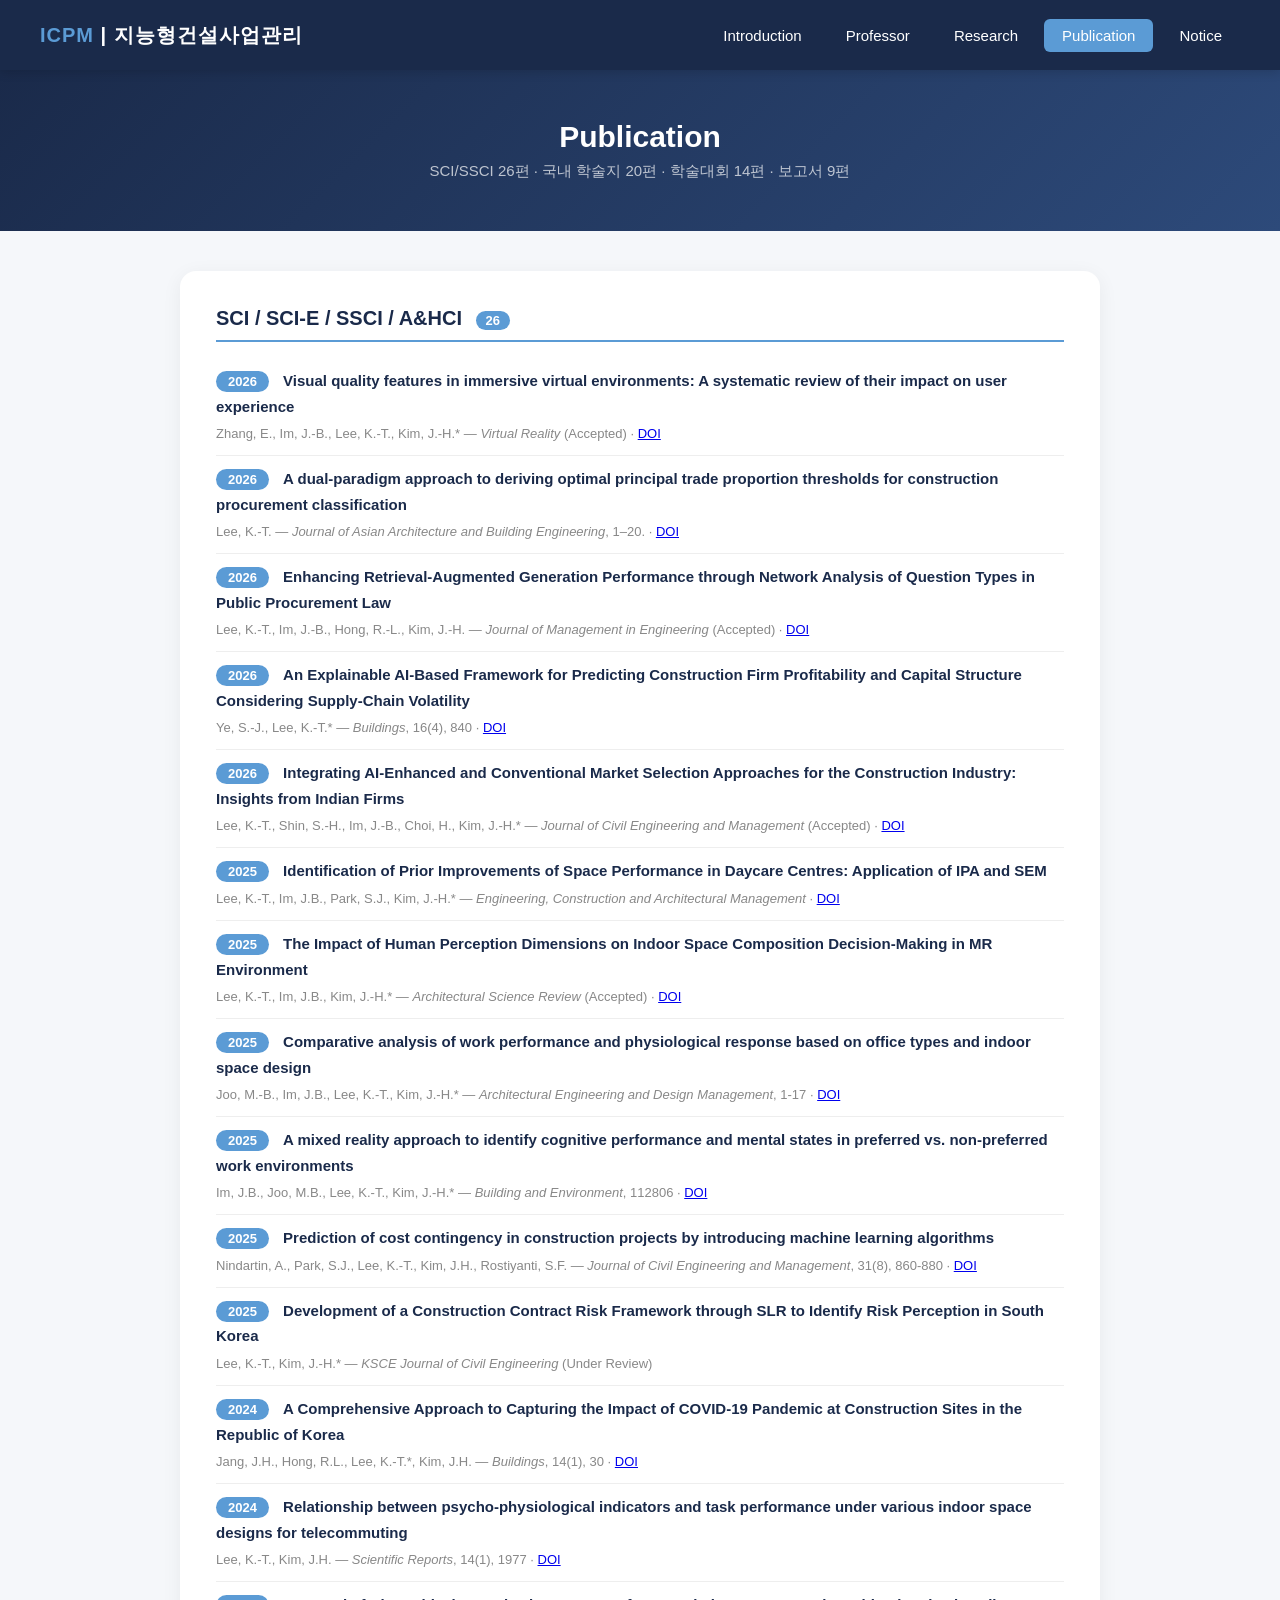
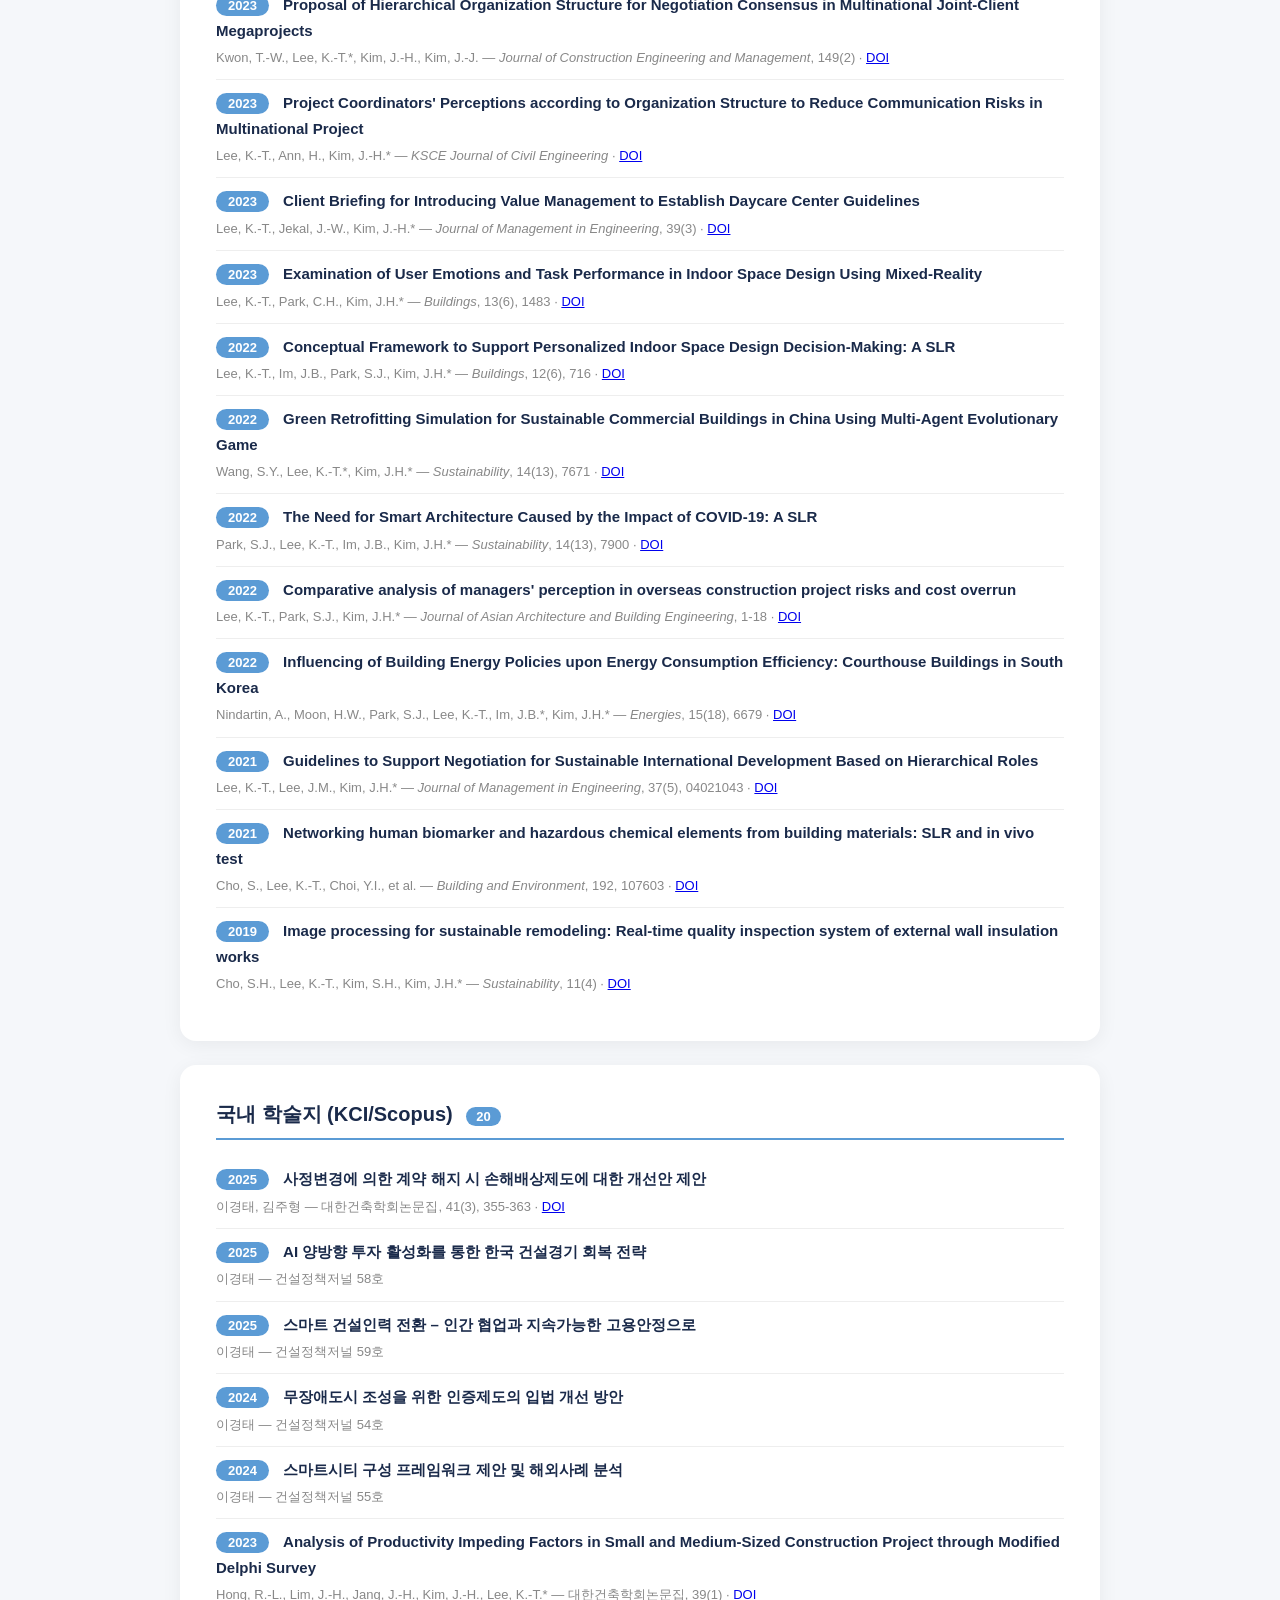
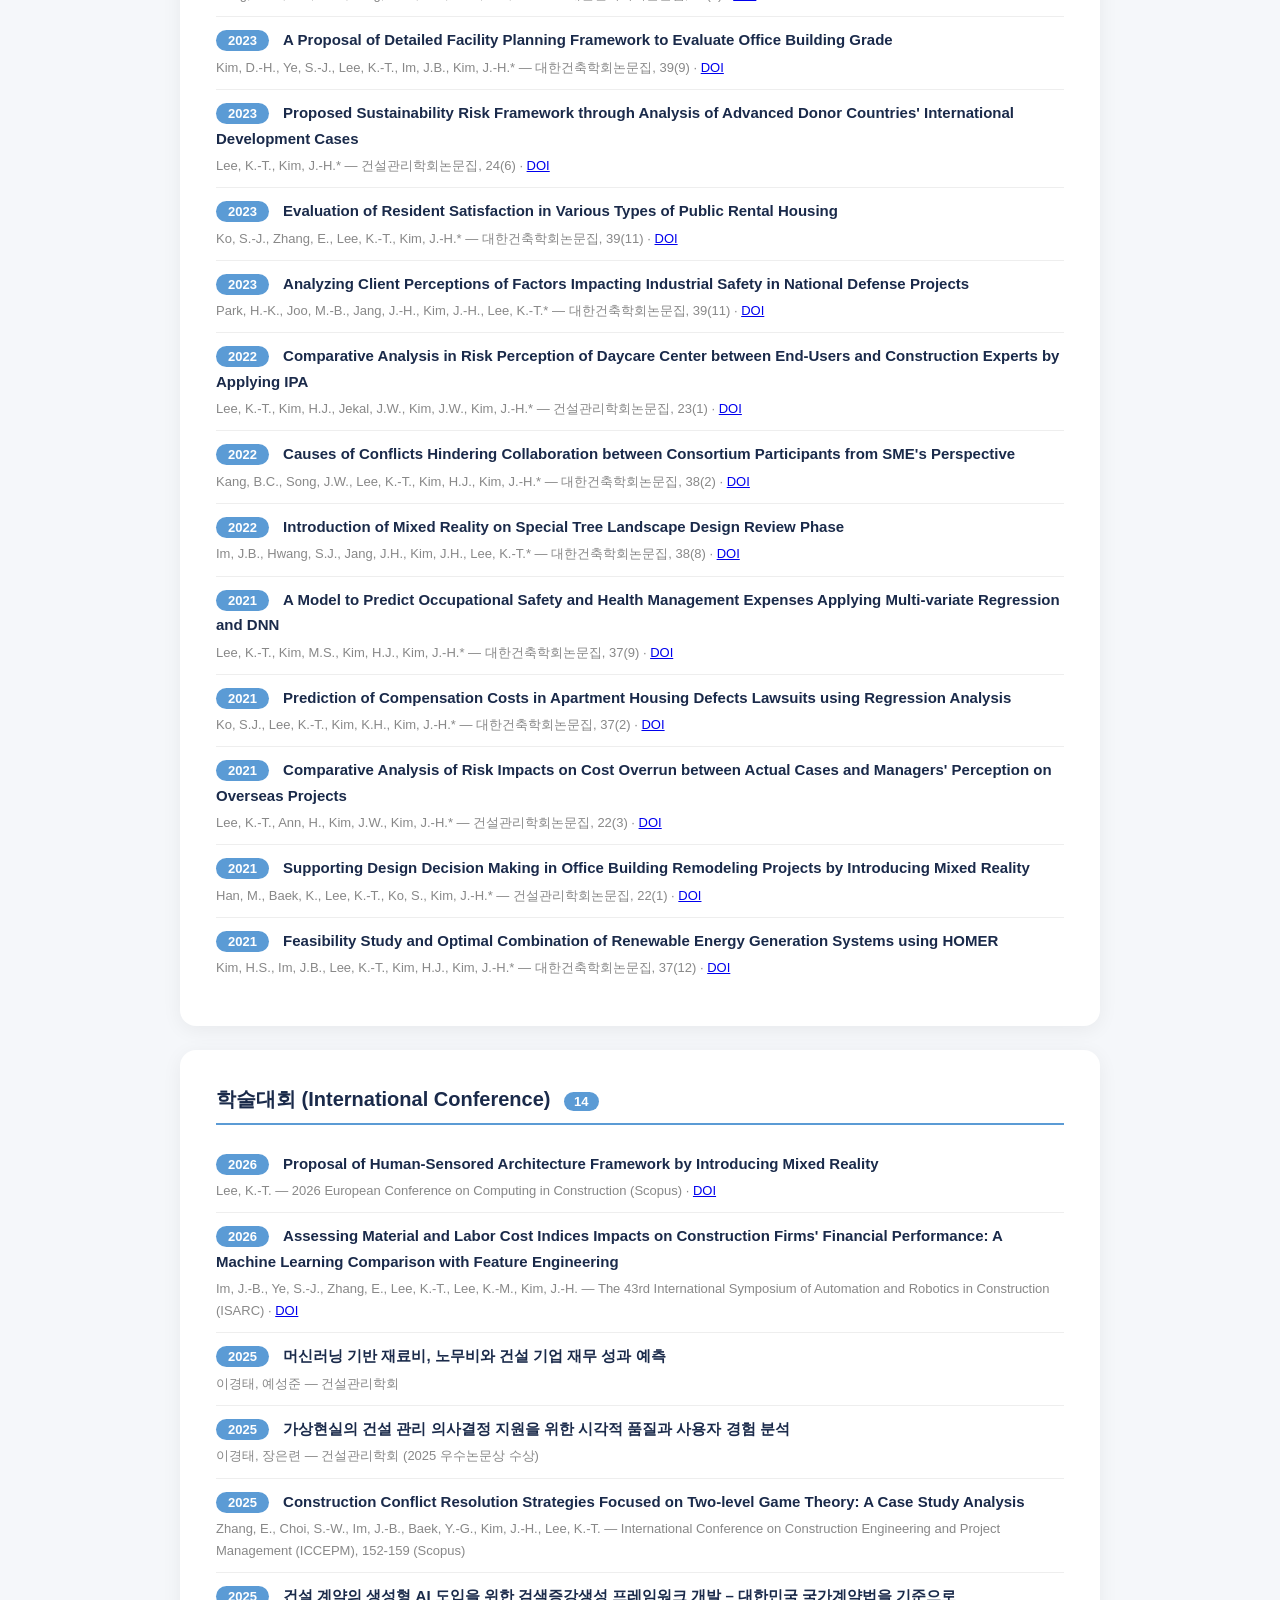
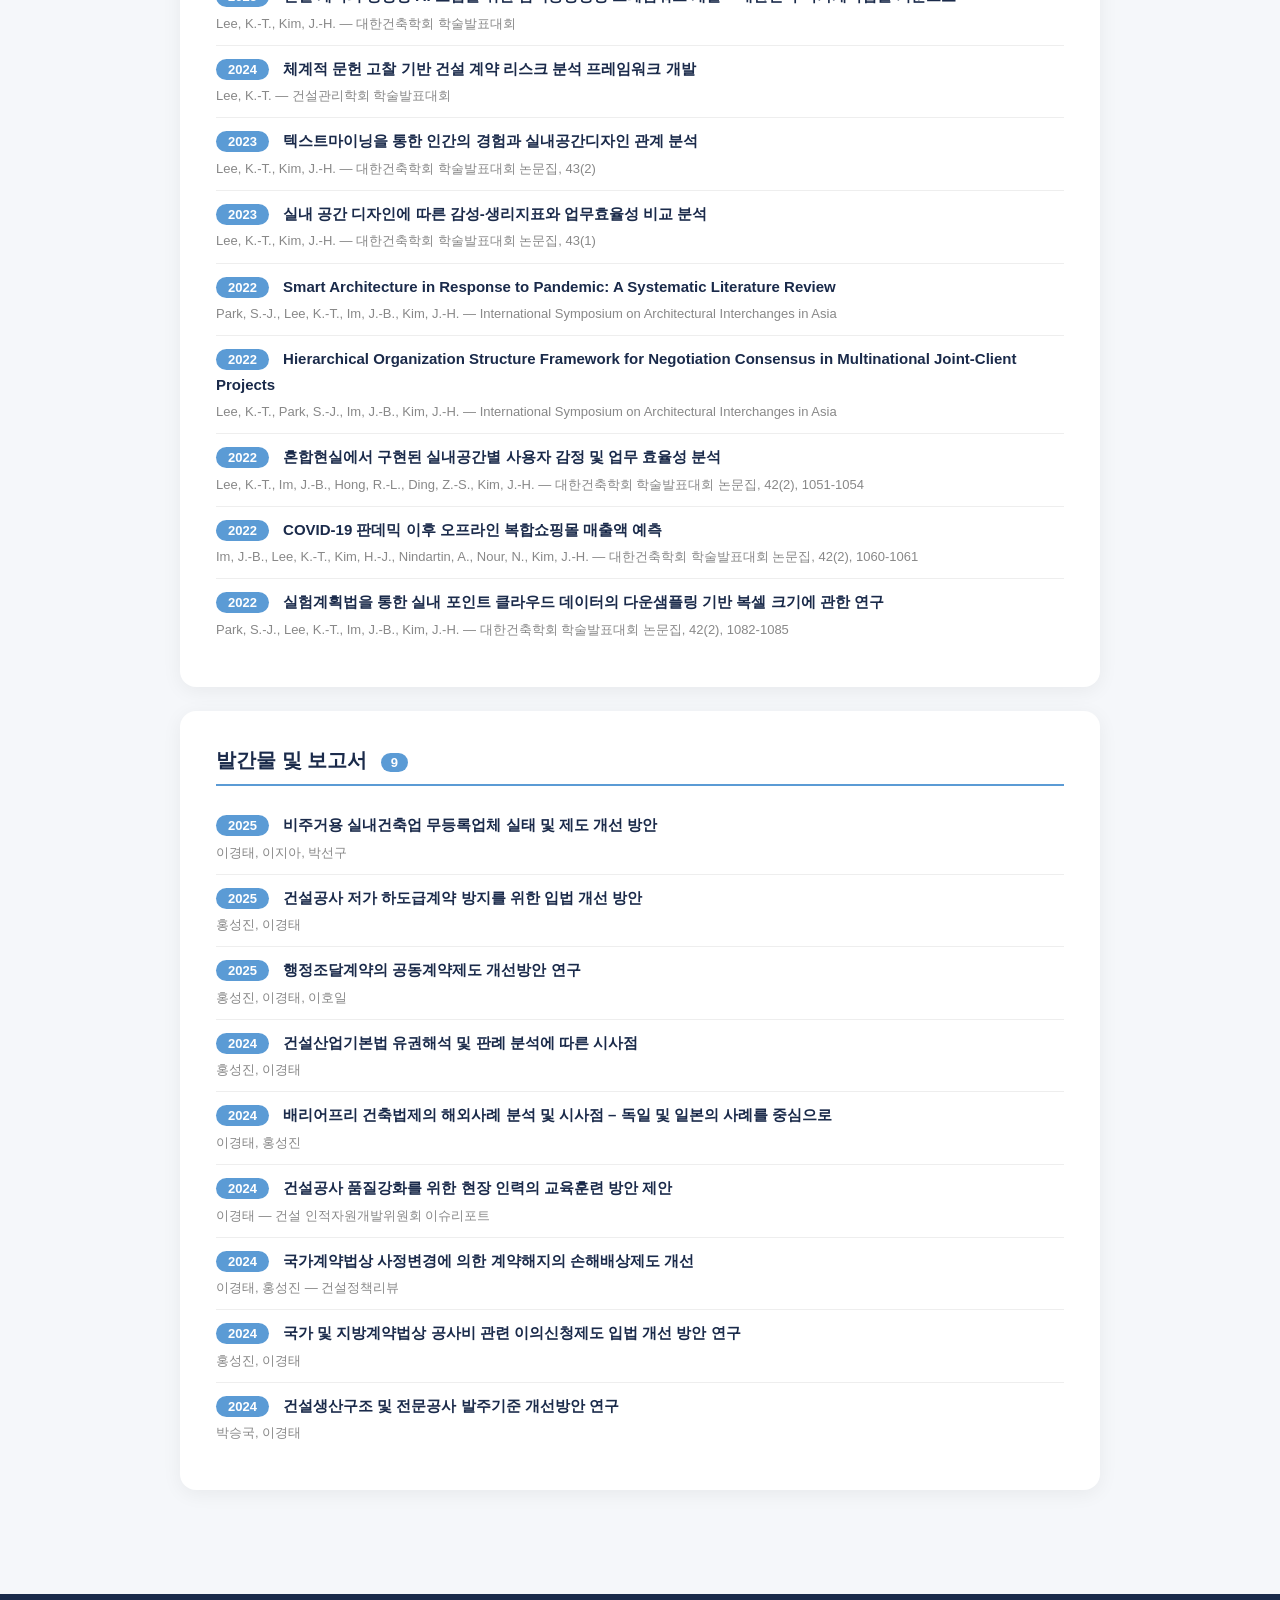
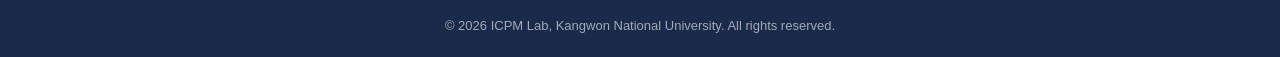
==== commit 03e1b53a: "전 논문 DOI 링크 추가(SCI 24·KCI 14·학술대회 2), 학술대회 10·12·13번 저자/연도 보완, KICEM 24(6) 정정" ====
--- a/publication.html
+++ b/publication.html
@@ -31,52 +31,52 @@
         <li>
           <span class="pub-year">2026</span>
           <span class="pub-title">Visual quality features in immersive virtual environments: A systematic review of their impact on user experience</span>
-          <div class="pub-authors">Zhang, E., Im, J.-B., Lee, K.-T., Kim, J.-H.* — <em>Virtual Reality</em> (Accepted)</div>
+          <div class="pub-authors">Zhang, E., Im, J.-B., Lee, K.-T., Kim, J.-H.* — <em>Virtual Reality</em> (Accepted) · <a href="https://doi.org/10.1007/s10055-026-01433-z" target="_blank">DOI</a></div>
         </li>
         <li>
           <span class="pub-year">2026</span>
           <span class="pub-title">A dual-paradigm approach to deriving optimal principal trade proportion thresholds for construction procurement classification</span>
-          <div class="pub-authors">Lee, K.-T. — <em>Journal of Asian Architecture and Building Engineering</em>, 1–20. <a href="https://doi.org/10.1080/13467581.2026.2731679" target="_blank">https://doi.org/10.1080/13467581.2026.2731679</a></div>
+          <div class="pub-authors">Lee, K.-T. — <em>Journal of Asian Architecture and Building Engineering</em>, 1–20. · <a href="https://doi.org/10.1080/13467581.2026.2731679" target="_blank">DOI</a></div>
         </li>
         <li>
           <span class="pub-year">2026</span>
           <span class="pub-title">Enhancing Retrieval-Augmented Generation Performance through Network Analysis of Question Types in Public Procurement Law</span>
-          <div class="pub-authors">Lee, K.-T., Im, J.-B., Hong, R.-L., Kim, J.-H. — <em>Journal of Management in Engineering</em> (Accepted)</div>
+          <div class="pub-authors">Lee, K.-T., Im, J.-B., Hong, R.-L., Kim, J.-H. — <em>Journal of Management in Engineering</em> (Accepted) · <a href="https://doi.org/10.1061/jmenea.meeng-7429" target="_blank">DOI</a></div>
         </li>
         <li>
           <span class="pub-year">2026</span>
           <span class="pub-title">An Explainable AI-Based Framework for Predicting Construction Firm Profitability and Capital Structure Considering Supply-Chain Volatility</span>
-          <div class="pub-authors">Ye, S.-J., Lee, K.-T.* — <em>Buildings</em>, 16(4), 840</div>
+          <div class="pub-authors">Ye, S.-J., Lee, K.-T.* — <em>Buildings</em>, 16(4), 840 · <a href="https://doi.org/10.3390/buildings16040840" target="_blank">DOI</a></div>
         </li>
         <li>
           <span class="pub-year">2026</span>
           <span class="pub-title">Integrating AI-Enhanced and Conventional Market Selection Approaches for the Construction Industry: Insights from Indian Firms</span>
-          <div class="pub-authors">Lee, K.-T., Shin, S.-H., Im, J.-B., Choi, H., Kim, J.-H.* — <em>Journal of Civil Engineering and Management</em> (Accepted)</div>
+          <div class="pub-authors">Lee, K.-T., Shin, S.-H., Im, J.-B., Choi, H., Kim, J.-H.* — <em>Journal of Civil Engineering and Management</em> (Accepted) · <a href="https://doi.org/10.3846/jcem.2026.26811" target="_blank">DOI</a></div>
         </li>
         <li>
           <span class="pub-year">2025</span>
           <span class="pub-title">Identification of Prior Improvements of Space Performance in Daycare Centres: Application of IPA and SEM</span>
-          <div class="pub-authors">Lee, K.-T., Im, J.B., Park, S.J., Kim, J.-H.* — <em>Engineering, Construction and Architectural Engineering</em></div>
+          <div class="pub-authors">Lee, K.-T., Im, J.B., Park, S.J., Kim, J.-H.* — <em>Engineering, Construction and Architectural Management</em> · <a href="https://doi.org/10.1108/ecam-08-2022-0777" target="_blank">DOI</a></div>
         </li>
         <li>
           <span class="pub-year">2025</span>
           <span class="pub-title">The Impact of Human Perception Dimensions on Indoor Space Composition Decision-Making in MR Environment</span>
-          <div class="pub-authors">Lee, K.-T., Im, J.B., Kim, J.-H.* — <em>Architectural Science Review</em> (Accepted)</div>
+          <div class="pub-authors">Lee, K.-T., Im, J.B., Kim, J.-H.* — <em>Architectural Science Review</em> (Accepted) · <a href="https://doi.org/10.1080/00038628.2025.2510300" target="_blank">DOI</a></div>
         </li>
         <li>
           <span class="pub-year">2025</span>
           <span class="pub-title">Comparative analysis of work performance and physiological response based on office types and indoor space design</span>
-          <div class="pub-authors">Joo, M.-B., Im, J.B., Lee, K.-T., Kim, J.-H.* — <em>Architectural Engineering and Design Management</em>, 1-17</div>
+          <div class="pub-authors">Joo, M.-B., Im, J.B., Lee, K.-T., Kim, J.-H.* — <em>Architectural Engineering and Design Management</em>, 1-17 · <a href="https://doi.org/10.1080/17452007.2025.2490958" target="_blank">DOI</a></div>
         </li>
         <li>
           <span class="pub-year">2025</span>
           <span class="pub-title">A mixed reality approach to identify cognitive performance and mental states in preferred vs. non-preferred work environments</span>
-          <div class="pub-authors">Im, J.B., Joo, M.B., Lee, K.-T., Kim, J.-H.* — <em>Building and Environment</em>, 112806</div>
+          <div class="pub-authors">Im, J.B., Joo, M.B., Lee, K.-T., Kim, J.-H.* — <em>Building and Environment</em>, 112806 · <a href="https://doi.org/10.1016/j.buildenv.2025.112806" target="_blank">DOI</a></div>
         </li>
         <li>
           <span class="pub-year">2025</span>
           <span class="pub-title">Prediction of cost contingency in construction projects by introducing machine learning algorithms</span>
-          <div class="pub-authors">Nindartin, A., Park, S.J., Lee, K.-T., Kim, J.H., Rostiyanti, S.F. — <em>Journal of Civil Engineering and Management</em>, 31(8), 860-880</div>
+          <div class="pub-authors">Nindartin, A., Park, S.J., Lee, K.-T., Kim, J.H., Rostiyanti, S.F. — <em>Journal of Civil Engineering and Management</em>, 31(8), 860-880 · <a href="https://doi.org/10.3846/jcem.2025.24913" target="_blank">DOI</a></div>
         </li>
         <li>
           <span class="pub-year">2025</span>
@@ -86,72 +86,72 @@
         <li>
           <span class="pub-year">2024</span>
           <span class="pub-title">A Comprehensive Approach to Capturing the Impact of COVID-19 Pandemic at Construction Sites in the Republic of Korea</span>
-          <div class="pub-authors">Jang, J.H., Hong, R.L., Lee, K.-T.*, Kim, J.H. — <em>Buildings</em>, 14(1), 30</div>
+          <div class="pub-authors">Jang, J.H., Hong, R.L., Lee, K.-T.*, Kim, J.H. — <em>Buildings</em>, 14(1), 30 · <a href="https://doi.org/10.3390/buildings14010030" target="_blank">DOI</a></div>
         </li>
         <li>
           <span class="pub-year">2024</span>
           <span class="pub-title">Relationship between psycho-physiological indicators and task performance under various indoor space designs for telecommuting</span>
-          <div class="pub-authors">Lee, K.-T., Kim, J.H. — <em>Scientific Reports</em>, 14(1), 1977</div>
+          <div class="pub-authors">Lee, K.-T., Kim, J.H. — <em>Scientific Reports</em>, 14(1), 1977 · <a href="https://doi.org/10.1038/s41598-024-52291-1" target="_blank">DOI</a></div>
         </li>
         <li>
           <span class="pub-year">2023</span>
           <span class="pub-title">Proposal of Hierarchical Organization Structure for Negotiation Consensus in Multinational Joint-Client Megaprojects</span>
-          <div class="pub-authors">Kwon, T.-W., Lee, K.-T.*, Kim, J.-H., Kim, J.-J. — <em>Journal of Construction Engineering and Management</em>, 149(2)</div>
+          <div class="pub-authors">Kwon, T.-W., Lee, K.-T.*, Kim, J.-H., Kim, J.-J. — <em>Journal of Construction Engineering and Management</em>, 149(2) · <a href="https://doi.org/10.1061/jcemd4.coeng-12567" target="_blank">DOI</a></div>
         </li>
         <li>
           <span class="pub-year">2023</span>
           <span class="pub-title">Project Coordinators' Perceptions according to Organization Structure to Reduce Communication Risks in Multinational Project</span>
-          <div class="pub-authors">Lee, K.-T., Ann, H., Kim, J.-H.* — <em>KSCE Journal of Civil Engineering</em></div>
+          <div class="pub-authors">Lee, K.-T., Ann, H., Kim, J.-H.* — <em>KSCE Journal of Civil Engineering</em> · <a href="https://doi.org/10.1007/s12205-023-0862-x" target="_blank">DOI</a></div>
         </li>
         <li>
           <span class="pub-year">2023</span>
           <span class="pub-title">Client Briefing for Introducing Value Management to Establish Daycare Center Guidelines</span>
-          <div class="pub-authors">Lee, K.-T., Jekal, J.-W., Kim, J.-H.* — <em>Journal of Management in Engineering</em>, 39(3)</div>
+          <div class="pub-authors">Lee, K.-T., Jekal, J.-W., Kim, J.-H.* — <em>Journal of Management in Engineering</em>, 39(3) · <a href="https://doi.org/10.1061/jmenea.meeng-5090" target="_blank">DOI</a></div>
         </li>
         <li>
           <span class="pub-year">2023</span>
           <span class="pub-title">Examination of User Emotions and Task Performance in Indoor Space Design Using Mixed-Reality</span>
-          <div class="pub-authors">Lee, K.-T., Park, C.H., Kim, J.H.* — <em>Buildings</em>, 13(6), 1483</div>
+          <div class="pub-authors">Lee, K.-T., Park, C.H., Kim, J.H.* — <em>Buildings</em>, 13(6), 1483 · <a href="https://doi.org/10.3390/buildings13061483" target="_blank">DOI</a></div>
         </li>
         <li>
           <span class="pub-year">2022</span>
           <span class="pub-title">Conceptual Framework to Support Personalized Indoor Space Design Decision-Making: A SLR</span>
-          <div class="pub-authors">Lee, K.-T., Im, J.B., Park, S.J., Kim, J.H.* — <em>Buildings</em>, 12(6), 716</div>
+          <div class="pub-authors">Lee, K.-T., Im, J.B., Park, S.J., Kim, J.H.* — <em>Buildings</em>, 12(6), 716 · <a href="https://doi.org/10.3390/buildings12060716" target="_blank">DOI</a></div>
         </li>
         <li>
           <span class="pub-year">2022</span>
           <span class="pub-title">Green Retrofitting Simulation for Sustainable Commercial Buildings in China Using Multi-Agent Evolutionary Game</span>
-          <div class="pub-authors">Wang, S.Y., Lee, K.-T.*, Kim, J.H.* — <em>Sustainability</em>, 14(13), 7671</div>
+          <div class="pub-authors">Wang, S.Y., Lee, K.-T.*, Kim, J.H.* — <em>Sustainability</em>, 14(13), 7671 · <a href="https://doi.org/10.3390/su14137671" target="_blank">DOI</a></div>
         </li>
         <li>
           <span class="pub-year">2022</span>
           <span class="pub-title">The Need for Smart Architecture Caused by the Impact of COVID-19: A SLR</span>
-          <div class="pub-authors">Park, S.J., Lee, K.-T., Im, J.B., Kim, J.H.* — <em>Sustainability</em>, 14(13), 7900</div>
+          <div class="pub-authors">Park, S.J., Lee, K.-T., Im, J.B., Kim, J.H.* — <em>Sustainability</em>, 14(13), 7900 · <a href="https://doi.org/10.3390/su14137900" target="_blank">DOI</a></div>
         </li>
         <li>
           <span class="pub-year">2022</span>
           <span class="pub-title">Comparative analysis of managers' perception in overseas construction project risks and cost overrun</span>
-          <div class="pub-authors">Lee, K.-T., Park, S.J., Kim, J.H.* — <em>Journal of Asian Architecture and Building Engineering</em>, 1-18</div>
+          <div class="pub-authors">Lee, K.-T., Park, S.J., Kim, J.H.* — <em>Journal of Asian Architecture and Building Engineering</em>, 1-18 · <a href="https://doi.org/10.1080/13467581.2022.2116940" target="_blank">DOI</a></div>
         </li>
         <li>
           <span class="pub-year">2022</span>
           <span class="pub-title">Influencing of Building Energy Policies upon Energy Consumption Efficiency: Courthouse Buildings in South Korea</span>
-          <div class="pub-authors">Nindartin, A., Moon, H.W., Park, S.J., Lee, K.-T., Im, J.B.*, Kim, J.H.* — <em>Energies</em>, 15(18), 6679</div>
+          <div class="pub-authors">Nindartin, A., Moon, H.W., Park, S.J., Lee, K.-T., Im, J.B.*, Kim, J.H.* — <em>Energies</em>, 15(18), 6679 · <a href="https://doi.org/10.3390/en15186679" target="_blank">DOI</a></div>
         </li>
         <li>
           <span class="pub-year">2021</span>
           <span class="pub-title">Guidelines to Support Negotiation for Sustainable International Development Based on Hierarchical Roles</span>
-          <div class="pub-authors">Lee, K.-T., Lee, J.M., Kim, J.H.* — <em>Journal of Management in Engineering</em>, 37(5), 04021043</div>
+          <div class="pub-authors">Lee, K.-T., Lee, J.M., Kim, J.H.* — <em>Journal of Management in Engineering</em>, 37(5), 04021043 · <a href="https://doi.org/10.1061/(asce)me.1943-5479.0000945" target="_blank">DOI</a></div>
         </li>
         <li>
           <span class="pub-year">2021</span>
           <span class="pub-title">Networking human biomarker and hazardous chemical elements from building materials: SLR and in vivo test</span>
-          <div class="pub-authors">Cho, S., Lee, K.-T., Choi, Y.I., et al. — <em>Building and Environment</em>, 192, 107603</div>
+          <div class="pub-authors">Cho, S., Lee, K.-T., Choi, Y.I., et al. — <em>Building and Environment</em>, 192, 107603 · <a href="https://doi.org/10.1016/j.buildenv.2021.107603" target="_blank">DOI</a></div>
         </li>
         <li>
           <span class="pub-year">2019</span>
           <span class="pub-title">Image processing for sustainable remodeling: Real-time quality inspection system of external wall insulation works</span>
-          <div class="pub-authors">Cho, S.H., Lee, K.-T., Kim, S.H., Kim, J.H.* — <em>Sustainability</em>, 11(4)</div>
+          <div class="pub-authors">Cho, S.H., Lee, K.-T., Kim, S.H., Kim, J.H.* — <em>Sustainability</em>, 11(4) · <a href="https://doi.org/10.3390/su11041081" target="_blank">DOI</a></div>
         </li>
       </ul>
     </div>
@@ -159,35 +159,35 @@
     <div class="card fade-in">
       <h2>국내 학술지 (KCI/Scopus) <span class="count-badge">20</span></h2>
       <ul>
-        <li><span class="pub-year">2025</span> <span class="pub-title">사정변경에 의한 계약 해지 시 손해배상제도에 대한 개선안 제안</span><div class="pub-authors">이경태, 김주형 — 대한건축학회논문집, 41(3), 355-363</div></li>
+        <li><span class="pub-year">2025</span> <span class="pub-title">사정변경에 의한 계약 해지 시 손해배상제도에 대한 개선안 제안</span><div class="pub-authors">이경태, 김주형 — 대한건축학회논문집, 41(3), 355-363 · <a href="https://doi.org/10.5659/JAIK.2025.41.3.355" target="_blank">DOI</a></div></li>
         <li><span class="pub-year">2025</span> <span class="pub-title">AI 양방향 투자 활성화를 통한 한국 건설경기 회복 전략</span><div class="pub-authors">이경태 — 건설정책저널 58호</div></li>
         <li><span class="pub-year">2025</span> <span class="pub-title">스마트 건설인력 전환 – 인간 협업과 지속가능한 고용안정으로</span><div class="pub-authors">이경태 — 건설정책저널 59호</div></li>
         <li><span class="pub-year">2024</span> <span class="pub-title">무장애도시 조성을 위한 인증제도의 입법 개선 방안</span><div class="pub-authors">이경태 — 건설정책저널 54호</div></li>
         <li><span class="pub-year">2024</span> <span class="pub-title">스마트시티 구성 프레임워크 제안 및 해외사례 분석</span><div class="pub-authors">이경태 — 건설정책저널 55호</div></li>
-        <li><span class="pub-year">2023</span> <span class="pub-title">Analysis of Productivity Impeding Factors in Small and Medium-Sized Construction Project through Modified Delphi Survey</span><div class="pub-authors">Hong, R.-L., Lim, J.-H., Jang, J.-H., Kim, J.-H., Lee, K.-T.* — 대한건축학회논문집, 39(1)</div></li>
-        <li><span class="pub-year">2023</span> <span class="pub-title">A Proposal of Detailed Facility Planning Framework to Evaluate Office Building Grade</span><div class="pub-authors">Kim, D.-H., Ye, S.-J., Lee, K.-T., Im, J.B., Kim, J.-H.* — 대한건축학회논문집, 39(9)</div></li>
-        <li><span class="pub-year">2023</span> <span class="pub-title">Proposed Sustainability Risk Framework through Analysis of Advanced Donor Countries' International Development Cases</span><div class="pub-authors">Lee, K.-T., Kim, J.-H.* — 건설관리학회논문집, 24(4)</div></li>
-        <li><span class="pub-year">2023</span> <span class="pub-title">Evaluation of Resident Satisfaction in Various Types of Public Rental Housing</span><div class="pub-authors">Ko, S.-J., Zhang, E., Lee, K.-T., Kim, J.-H.* — 대한건축학회논문집, 39(11)</div></li>
-        <li><span class="pub-year">2023</span> <span class="pub-title">Analyzing Client Perceptions of Factors Impacting Industrial Safety in National Defense Projects</span><div class="pub-authors">Park, H.-K., Joo, M.-B., Jang, J.-H., Kim, J.-H., Lee, K.-T.* — 대한건축학회논문집, 39(11)</div></li>
-        <li><span class="pub-year">2022</span> <span class="pub-title">Comparative Analysis in Risk Perception of Daycare Center between End-Users and Construction Experts by Applying IPA</span><div class="pub-authors">Lee, K.-T., Kim, H.J., Jekal, J.W., Kim, J.W., Kim, J.-H.* — 건설관리학회논문집, 23(1)</div></li>
-        <li><span class="pub-year">2022</span> <span class="pub-title">Causes of Conflicts Hindering Collaboration between Consortium Participants from SME's Perspective</span><div class="pub-authors">Kang, B.C., Song, J.W., Lee, K.-T., Kim, H.J., Kim, J.-H.* — 대한건축학회논문집, 38(2)</div></li>
-        <li><span class="pub-year">2022</span> <span class="pub-title">Introduction of Mixed Reality on Special Tree Landscape Design Review Phase</span><div class="pub-authors">Im, J.B., Hwang, S.J., Jang, J.H., Kim, J.H., Lee, K.-T.* — 대한건축학회논문집, 38(8)</div></li>
-        <li><span class="pub-year">2021</span> <span class="pub-title">A Model to Predict Occupational Safety and Health Management Expenses Applying Multi-variate Regression and DNN</span><div class="pub-authors">Lee, K.-T., Kim, M.S., Kim, H.J., Kim, J.-H.* — 대한건축학회논문집, 37(9)</div></li>
-        <li><span class="pub-year">2021</span> <span class="pub-title">Prediction of Compensation Costs in Apartment Housing Defects Lawsuits using Regression Analysis</span><div class="pub-authors">Ko, S.J., Lee, K.-T., Kim, K.H., Kim, J.-H.* — 대한건축학회논문집, 37(2)</div></li>
-        <li><span class="pub-year">2021</span> <span class="pub-title">Comparative Analysis of Risk Impacts on Cost Overrun between Actual Cases and Managers' Perception on Overseas Projects</span><div class="pub-authors">Lee, K.-T., Ann, H., Kim, J.W., Kim, J.-H.* — 건설관리학회논문집, 22(3)</div></li>
-        <li><span class="pub-year">2021</span> <span class="pub-title">Supporting Design Decision Making in Office Building Remodeling Projects by Introducing Mixed Reality</span><div class="pub-authors">Han, M., Baek, K., Lee, K.-T., Ko, S., Kim, J.-H.* — 건설관리학회논문집, 22(1)</div></li>
-        <li><span class="pub-year">2021</span> <span class="pub-title">Feasibility Study and Optimal Combination of Renewable Energy Generation Systems using HOMER</span><div class="pub-authors">Kim, H.S., Im, J.B., Lee, K.-T., Kim, H.J., Kim, J.-H.* — 대한건축학회논문집, 37(12)</div></li>
+        <li><span class="pub-year">2023</span> <span class="pub-title">Analysis of Productivity Impeding Factors in Small and Medium-Sized Construction Project through Modified Delphi Survey</span><div class="pub-authors">Hong, R.-L., Lim, J.-H., Jang, J.-H., Kim, J.-H., Lee, K.-T.* — 대한건축학회논문집, 39(1) · <a href="https://doi.org/10.5659/JAIK.2023.39.1.321" target="_blank">DOI</a></div></li>
+        <li><span class="pub-year">2023</span> <span class="pub-title">A Proposal of Detailed Facility Planning Framework to Evaluate Office Building Grade</span><div class="pub-authors">Kim, D.-H., Ye, S.-J., Lee, K.-T., Im, J.B., Kim, J.-H.* — 대한건축학회논문집, 39(9) · <a href="https://doi.org/10.5659/JAIK.2023.39.9.69" target="_blank">DOI</a></div></li>
+        <li><span class="pub-year">2023</span> <span class="pub-title">Proposed Sustainability Risk Framework through Analysis of Advanced Donor Countries' International Development Cases</span><div class="pub-authors">Lee, K.-T., Kim, J.-H.* — 건설관리학회논문집, 24(6) · <a href="https://doi.org/10.6106/KJCEM.2023.24.6.012" target="_blank">DOI</a></div></li>
+        <li><span class="pub-year">2023</span> <span class="pub-title">Evaluation of Resident Satisfaction in Various Types of Public Rental Housing</span><div class="pub-authors">Ko, S.-J., Zhang, E., Lee, K.-T., Kim, J.-H.* — 대한건축학회논문집, 39(11) · <a href="https://doi.org/10.5659/JAIK.2023.39.11.259" target="_blank">DOI</a></div></li>
+        <li><span class="pub-year">2023</span> <span class="pub-title">Analyzing Client Perceptions of Factors Impacting Industrial Safety in National Defense Projects</span><div class="pub-authors">Park, H.-K., Joo, M.-B., Jang, J.-H., Kim, J.-H., Lee, K.-T.* — 대한건축학회논문집, 39(11) · <a href="https://doi.org/10.5659/JAIK.2023.39.11.289" target="_blank">DOI</a></div></li>
+        <li><span class="pub-year">2022</span> <span class="pub-title">Comparative Analysis in Risk Perception of Daycare Center between End-Users and Construction Experts by Applying IPA</span><div class="pub-authors">Lee, K.-T., Kim, H.J., Jekal, J.W., Kim, J.W., Kim, J.-H.* — 건설관리학회논문집, 23(1) · <a href="https://doi.org/10.6106/KJCEM.2022.23.1.003" target="_blank">DOI</a></div></li>
+        <li><span class="pub-year">2022</span> <span class="pub-title">Causes of Conflicts Hindering Collaboration between Consortium Participants from SME's Perspective</span><div class="pub-authors">Kang, B.C., Song, J.W., Lee, K.-T., Kim, H.J., Kim, J.-H.* — 대한건축학회논문집, 38(2) · <a href="https://doi.org/10.5659/JAIK.2022.38.2.197" target="_blank">DOI</a></div></li>
+        <li><span class="pub-year">2022</span> <span class="pub-title">Introduction of Mixed Reality on Special Tree Landscape Design Review Phase</span><div class="pub-authors">Im, J.B., Hwang, S.J., Jang, J.H., Kim, J.H., Lee, K.-T.* — 대한건축학회논문집, 38(8) · <a href="https://doi.org/10.5659/JAIK.2022.38.8.71" target="_blank">DOI</a></div></li>
+        <li><span class="pub-year">2021</span> <span class="pub-title">A Model to Predict Occupational Safety and Health Management Expenses Applying Multi-variate Regression and DNN</span><div class="pub-authors">Lee, K.-T., Kim, M.S., Kim, H.J., Kim, J.-H.* — 대한건축학회논문집, 37(9) · <a href="https://doi.org/10.5659/JAIK.2021.37.9.217" target="_blank">DOI</a></div></li>
+        <li><span class="pub-year">2021</span> <span class="pub-title">Prediction of Compensation Costs in Apartment Housing Defects Lawsuits using Regression Analysis</span><div class="pub-authors">Ko, S.J., Lee, K.-T., Kim, K.H., Kim, J.-H.* — 대한건축학회논문집, 37(2) · <a href="https://doi.org/10.5659/JAIK.2021.37.2.197" target="_blank">DOI</a></div></li>
+        <li><span class="pub-year">2021</span> <span class="pub-title">Comparative Analysis of Risk Impacts on Cost Overrun between Actual Cases and Managers' Perception on Overseas Projects</span><div class="pub-authors">Lee, K.-T., Ann, H., Kim, J.W., Kim, J.-H.* — 건설관리학회논문집, 22(3) · <a href="https://doi.org/10.6106/KJCEM.2021.22.3.052" target="_blank">DOI</a></div></li>
+        <li><span class="pub-year">2021</span> <span class="pub-title">Supporting Design Decision Making in Office Building Remodeling Projects by Introducing Mixed Reality</span><div class="pub-authors">Han, M., Baek, K., Lee, K.-T., Ko, S., Kim, J.-H.* — 건설관리학회논문집, 22(1) · <a href="https://doi.org/10.6106/KJCEM.2021.22.1.003" target="_blank">DOI</a></div></li>
+        <li><span class="pub-year">2021</span> <span class="pub-title">Feasibility Study and Optimal Combination of Renewable Energy Generation Systems using HOMER</span><div class="pub-authors">Kim, H.S., Im, J.B., Lee, K.-T., Kim, H.J., Kim, J.-H.* — 대한건축학회논문집, 37(12) · <a href="https://doi.org/10.5659/JAIK.2021.37.12.347" target="_blank">DOI</a></div></li>
       </ul>
     </div>
 
     <div class="card fade-in">
       <h2>학술대회 (International Conference) <span class="count-badge">14</span></h2>
       <ul>
-        <li><span class="pub-year">2026</span> <span class="pub-title">Proposal of Human-Sensored Architecture Framework by Introducing Mixed Reality</span><div class="pub-authors">Lee, K.-T. — 2026 European Conference on Computing in Construction (Scopus)</div></li>
-        <li><span class="pub-year">2026</span> <span class="pub-title">Assessing Material and Labor Cost Indices Impacts on Construction Firms' Financial Performance: A Machine Learning Comparison with Feature Engineering</span><div class="pub-authors">The 43rd International Symposium of Automation and Robotics in Construction (ISARC)</div></li>
-        <li><span class="pub-year"></span> <span class="pub-title">머신러닝 기반 재료비, 노무비와 건설 기업 재무 성과 예측</span><div class="pub-authors">이경태, 예성준 — 건설관리학회</div></li>
+        <li><span class="pub-year">2026</span> <span class="pub-title">Proposal of Human-Sensored Architecture Framework by Introducing Mixed Reality</span><div class="pub-authors">Lee, K.-T. — 2026 European Conference on Computing in Construction (Scopus) · <a href="https://doi.org/10.35490/ec3.2026.220" target="_blank">DOI</a></div></li>
+        <li><span class="pub-year">2026</span> <span class="pub-title">Assessing Material and Labor Cost Indices Impacts on Construction Firms' Financial Performance: A Machine Learning Comparison with Feature Engineering</span><div class="pub-authors">Im, J.-B., Ye, S.-J., Zhang, E., Lee, K.-T., Lee, K.-M., Kim, J.-H. — The 43rd International Symposium of Automation and Robotics in Construction (ISARC) · <a href="https://doi.org/10.22260/isarc2026/0107" target="_blank">DOI</a></div></li>
+        <li><span class="pub-year">2025</span> <span class="pub-title">머신러닝 기반 재료비, 노무비와 건설 기업 재무 성과 예측</span><div class="pub-authors">이경태, 예성준 — 건설관리학회</div></li>
         <li><span class="pub-year">2025</span> <span class="pub-title">가상현실의 건설 관리 의사결정 지원을 위한 시각적 품질과 사용자 경험 분석</span><div class="pub-authors">이경태, 장은련 — 건설관리학회 (2025 우수논문상 수상)</div></li>
-        <li><span class="pub-year"></span> <span class="pub-title">Construction Conflict Resolution Strategies Focused on Two-level Game Theory: A Case Study Analysis</span><div class="pub-authors">ICCEPM (Scopus)</div></li>
+        <li><span class="pub-year">2025</span> <span class="pub-title">Construction Conflict Resolution Strategies Focused on Two-level Game Theory: A Case Study Analysis</span><div class="pub-authors">Zhang, E., Choi, S.-W., Im, J.-B., Baek, Y.-G., Kim, J.-H., Lee, K.-T. — International Conference on Construction Engineering and Project Management (ICCEPM), 152-159 (Scopus)</div></li>
         <li><span class="pub-year">2025</span> <span class="pub-title">건설 계약의 생성형 AI 도입을 위한 검색증강생성 프레임워크 개발 – 대한민국 국가계약법을 기준으로</span><div class="pub-authors">Lee, K.-T., Kim, J.-H. — 대한건축학회 학술발표대회</div></li>
         <li><span class="pub-year">2024</span> <span class="pub-title">체계적 문헌 고찰 기반 건설 계약 리스크 분석 프레임워크 개발</span><div class="pub-authors">Lee, K.-T. — 건설관리학회 학술발표대회</div></li>
         <li><span class="pub-year">2023</span> <span class="pub-title">텍스트마이닝을 통한 인간의 경험과 실내공간디자인 관계 분석</span><div class="pub-authors">Lee, K.-T., Kim, J.-H. — 대한건축학회 학술발표대회 논문집, 43(2)</div></li>
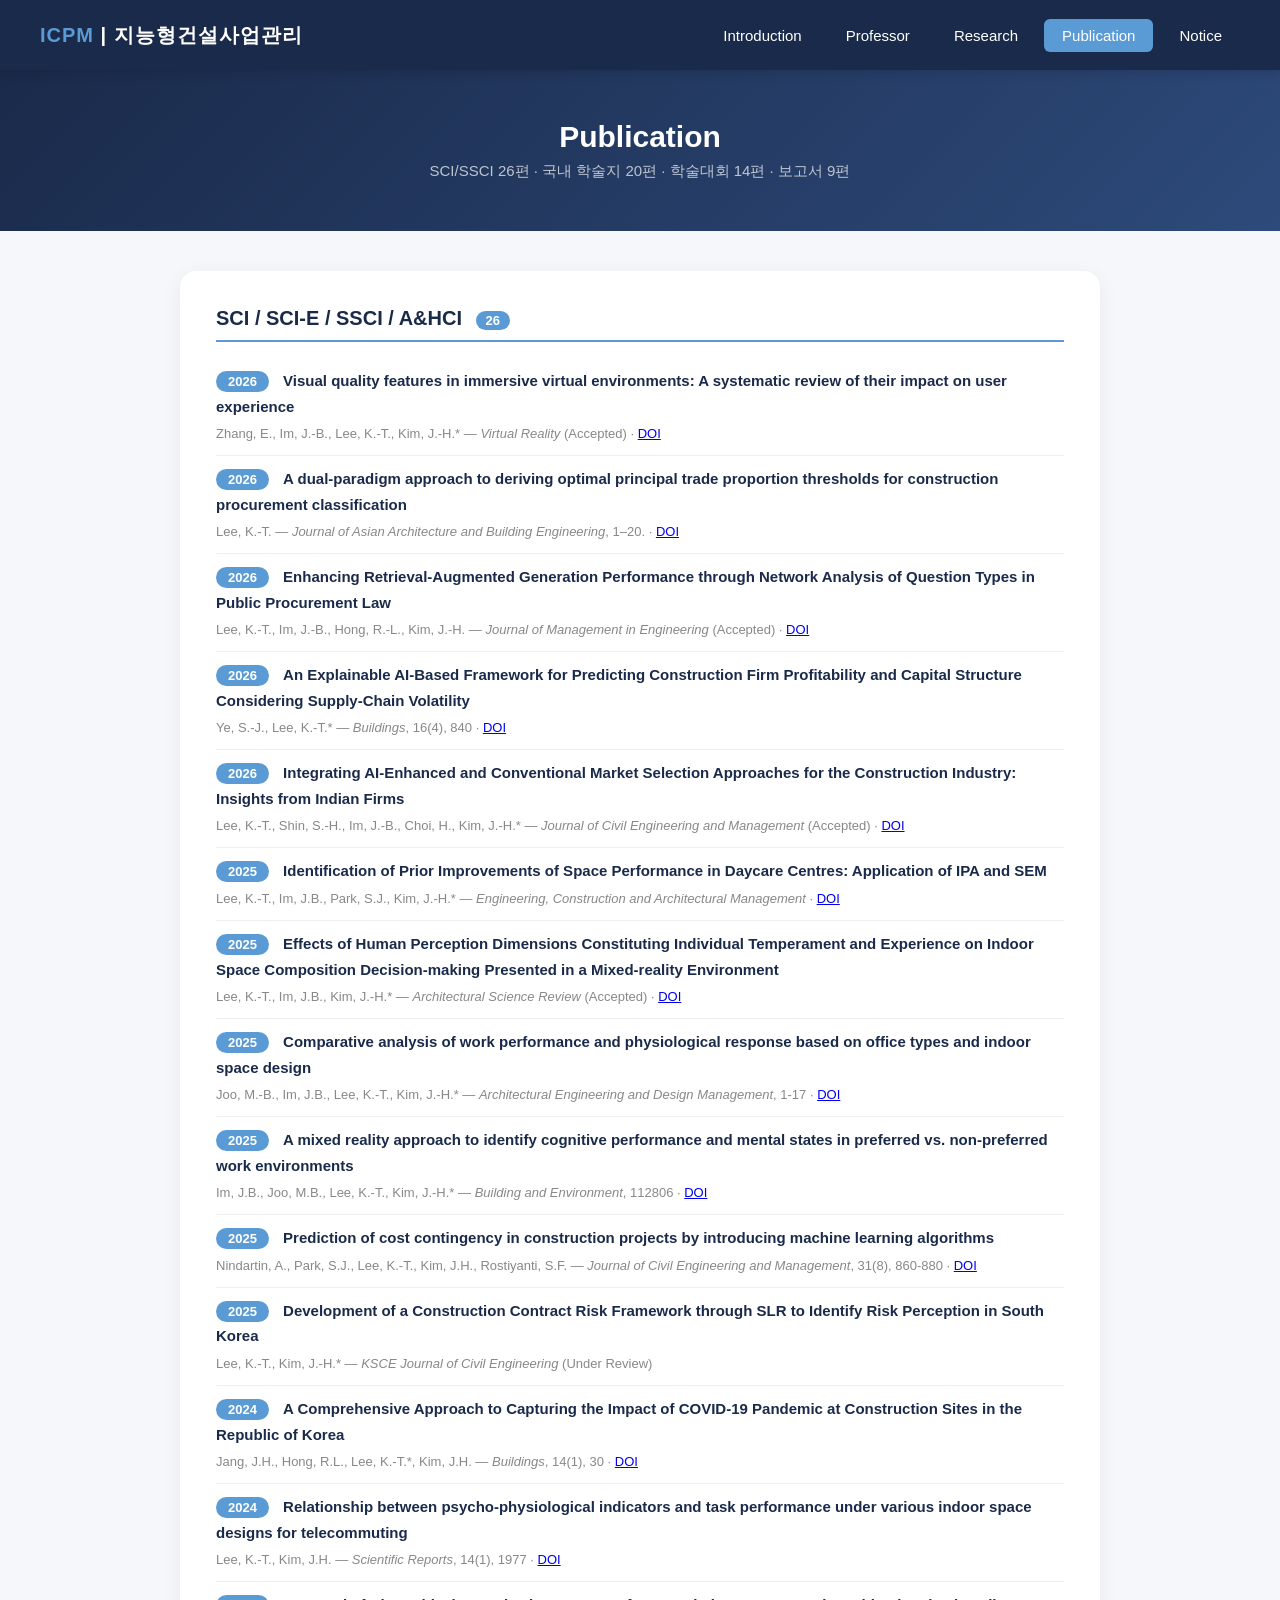
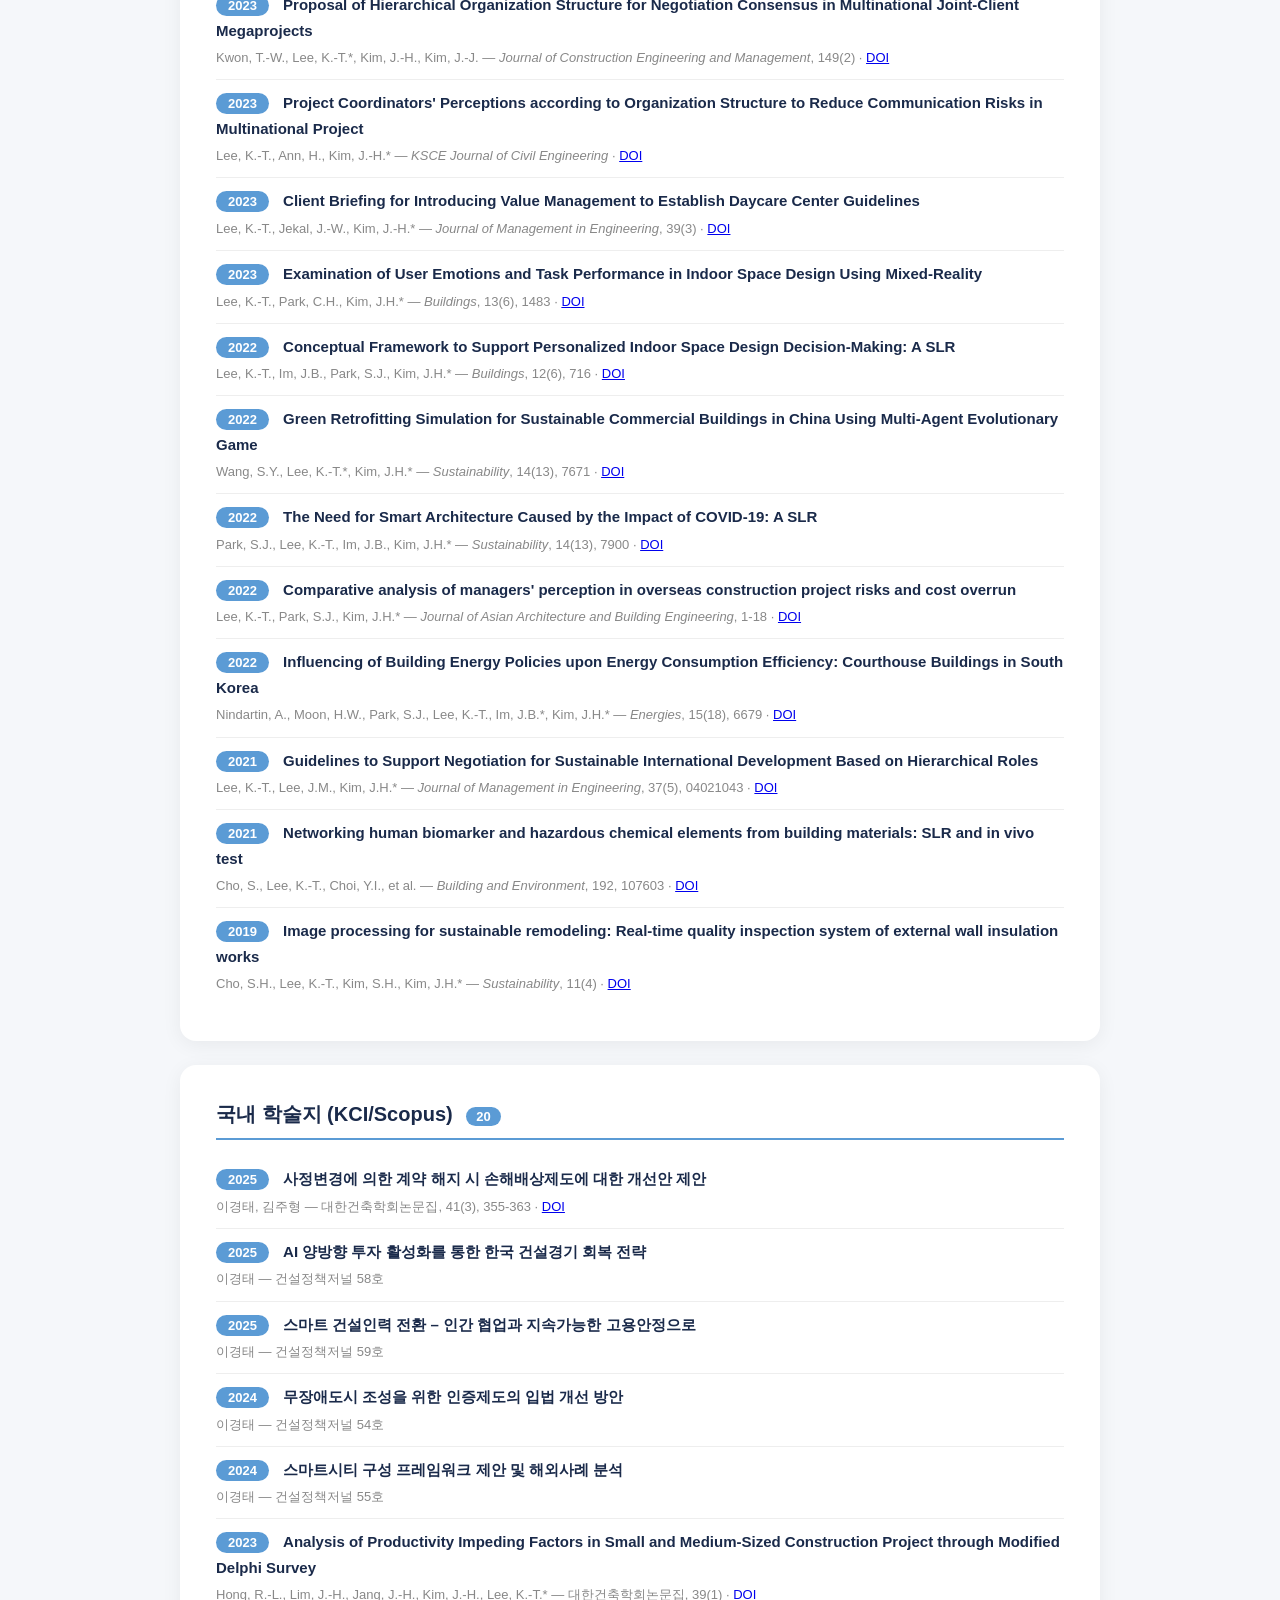
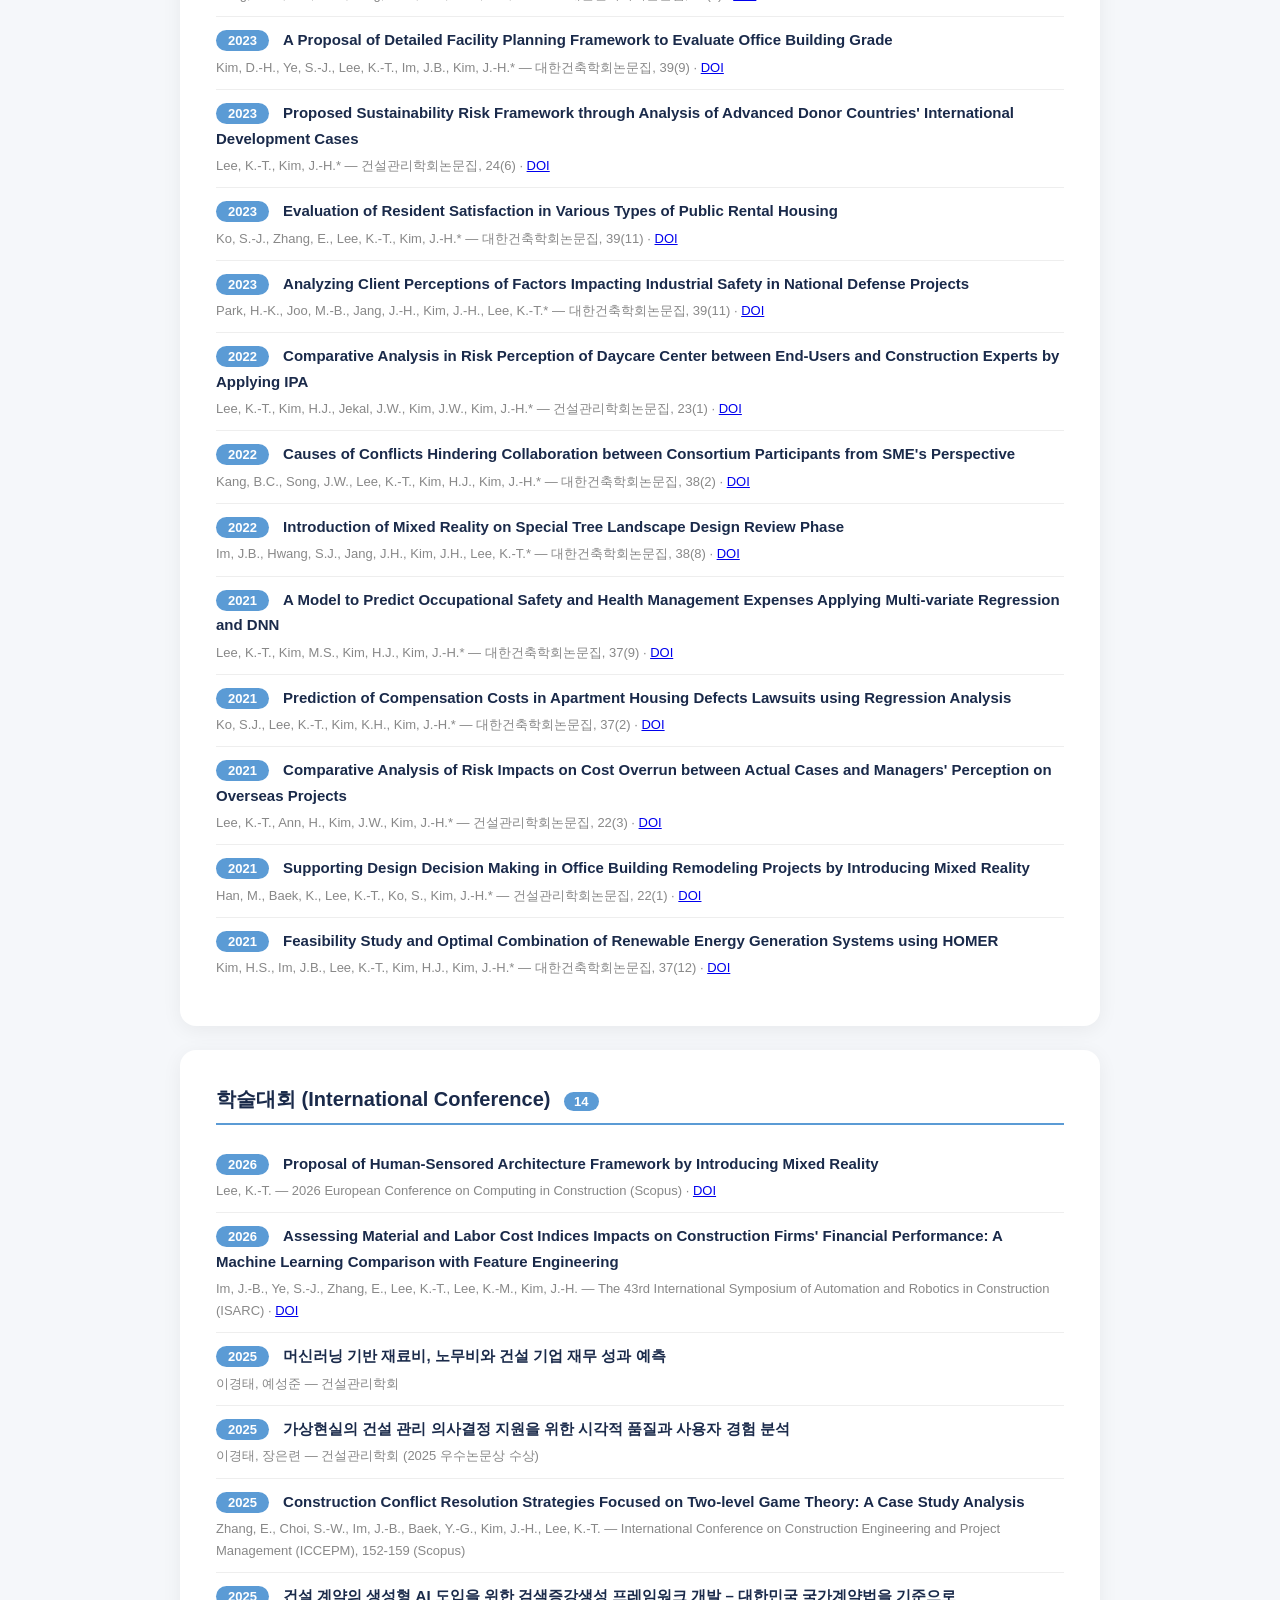
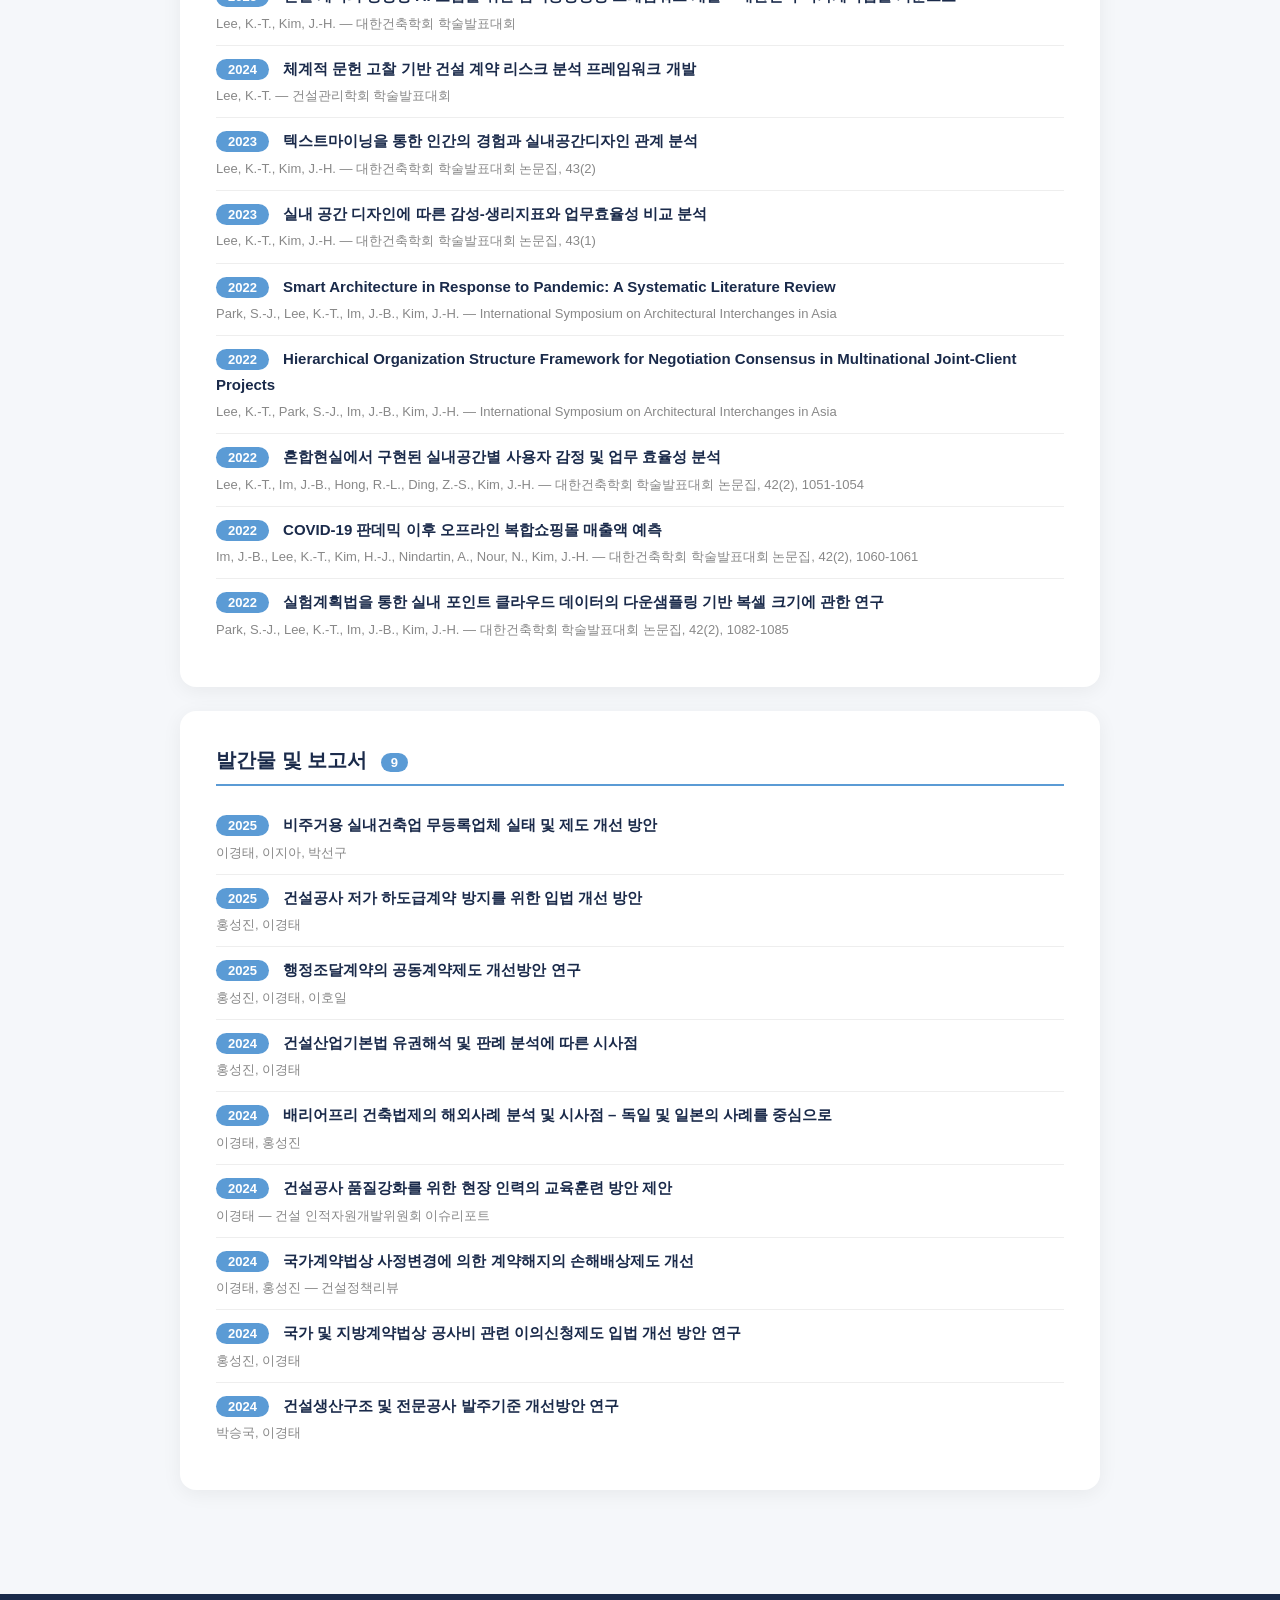
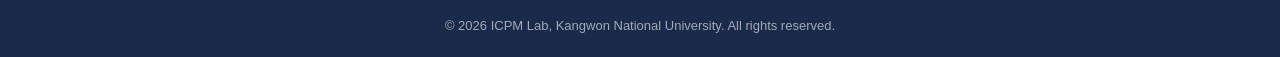
==== commit 19e5ced2: "Architectural Science Review 논문 제목을 정식 제목으로 수정" ====
--- a/publication.html
+++ b/publication.html
@@ -60,7 +60,7 @@
         </li>
         <li>
           <span class="pub-year">2025</span>
-          <span class="pub-title">The Impact of Human Perception Dimensions on Indoor Space Composition Decision-Making in MR Environment</span>
+          <span class="pub-title">Effects of Human Perception Dimensions Constituting Individual Temperament and Experience on Indoor Space Composition Decision-making Presented in a Mixed-reality Environment</span>
           <div class="pub-authors">Lee, K.-T., Im, J.B., Kim, J.-H.* — <em>Architectural Science Review</em> (Accepted) · <a href="https://doi.org/10.1080/00038628.2025.2510300" target="_blank">DOI</a></div>
         </li>
         <li>
